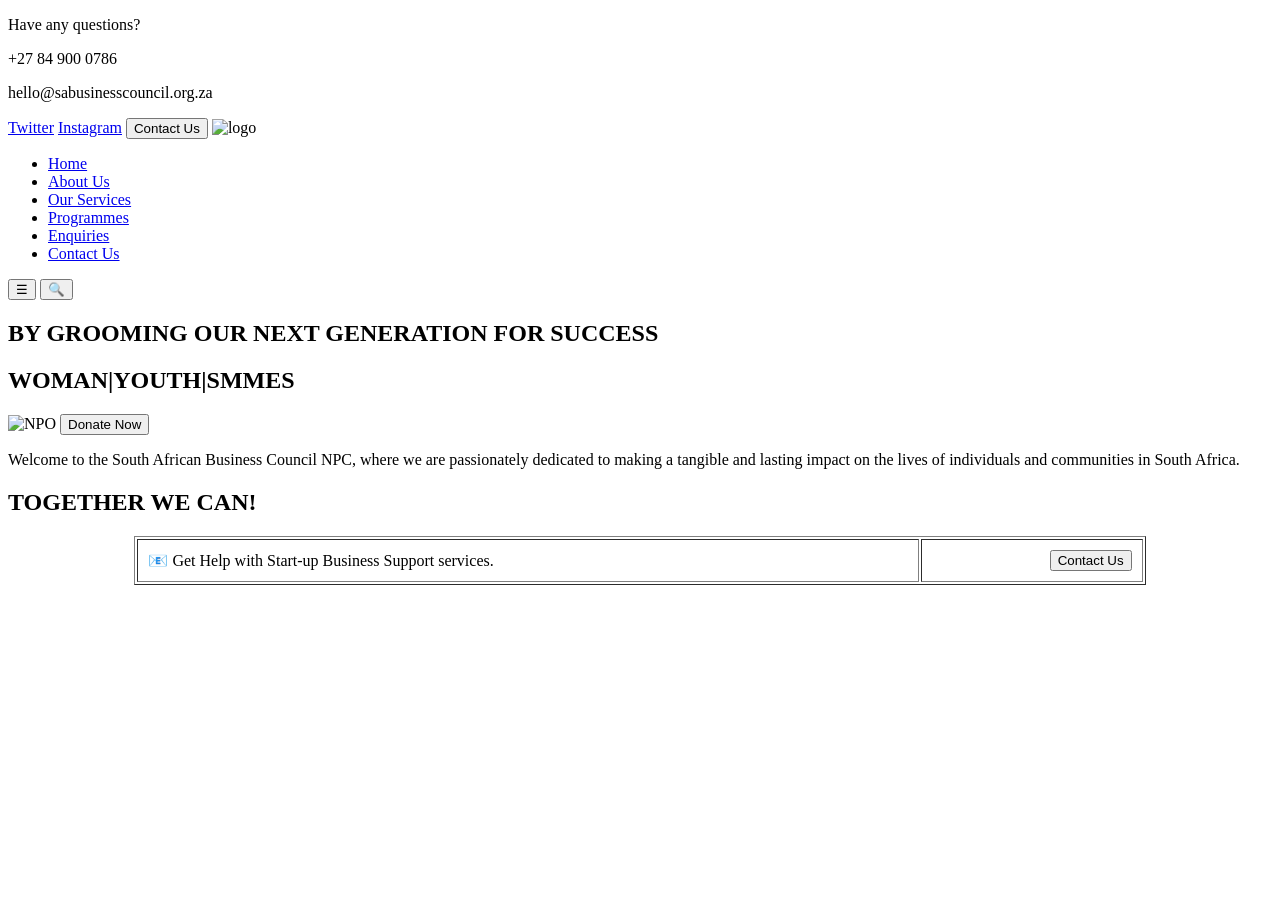
==== Index.html @ d8c3bf0b "Remove outdated HTML files and create new structure for the website, including an index page and res" ====
<!doctype html>
<html lang="en">
  <head>
    <meta charset="UTF-8" />
    <meta name="viewport" content="width=device-width, initial-scale=1.0" />
    <title>Document</title>
  </head>
  <body>
    <header>
      <nav>
        <!-- Contact information -->
        <p>Have any questions?</p>
        <p>+27 84 900 0786</p>
        <p>hello@sabusinesscouncil.org.za</p>

        <!-- Social media links -->
        <a href="https://x.com/SouthNpc?t=BWk1L19J-BqDo7NdvFCsKw&s=09"
          >Twitter</a
        >
        <a
          href="https://www.instagram.com/southafricanbusinesscouncil/?igshid=MzRlODBiNWFlZA%3D%3D"
          >Instagram</a
        >

        <!-- Contact button -->
        <button>Contact Us</button>

        <!-- Company logo -->
        <img src="logo.jpg" alt="logo" width="90" height="90" />

        <!-- Navigation menu -->
        <ul>
          <li><a href="index.html">Home</a></li>
          <li><a href="about.html">About Us</a></li>
          <li><a href="services.html">Our Services</a></li>
          <li><a href="programmes.html">Programmes</a></li>
          <li><a href="enquiry.html">Enquiries</a></li>
          <li><a href="contact.html">Contact Us</a></li>
        </ul>

        <!-- Menu icon -->
        <button>&#9776;</button>

        <!-- Search button -->
        <button>🔍</button>
      </nav>
    </header>

    <main>
      <section>
        <h1>BY GROOMING OUR NEXT GENERATION FOR SUCCESS</h1>
        <h1>WOMAN|YOUTH|SMMES</h1>
        <img src="NPO.jpg" alt="NPO" width="100%" height="500" />

        <!-- Call-to-action button -->
        <button>Donate Now</button>

        <p>
          Welcome to the South African Business Council NPC, where we are
          passionately dedicated to making a tangible and lasting impact on the
          lives of individuals and communities in South Africa.
        </p>
        <h2>TOGETHER WE CAN!</h2>

        <table width="80%" align="center" border="1" cellpadding="10">
          <tr>
            <td>📧 Get Help with Start-up Business Support services.</td>
            <td align="right">
              <button>Contact Us</button>
            </td>
          </tr>
        </table>
      </section>
    </main>
  </body>
</html>
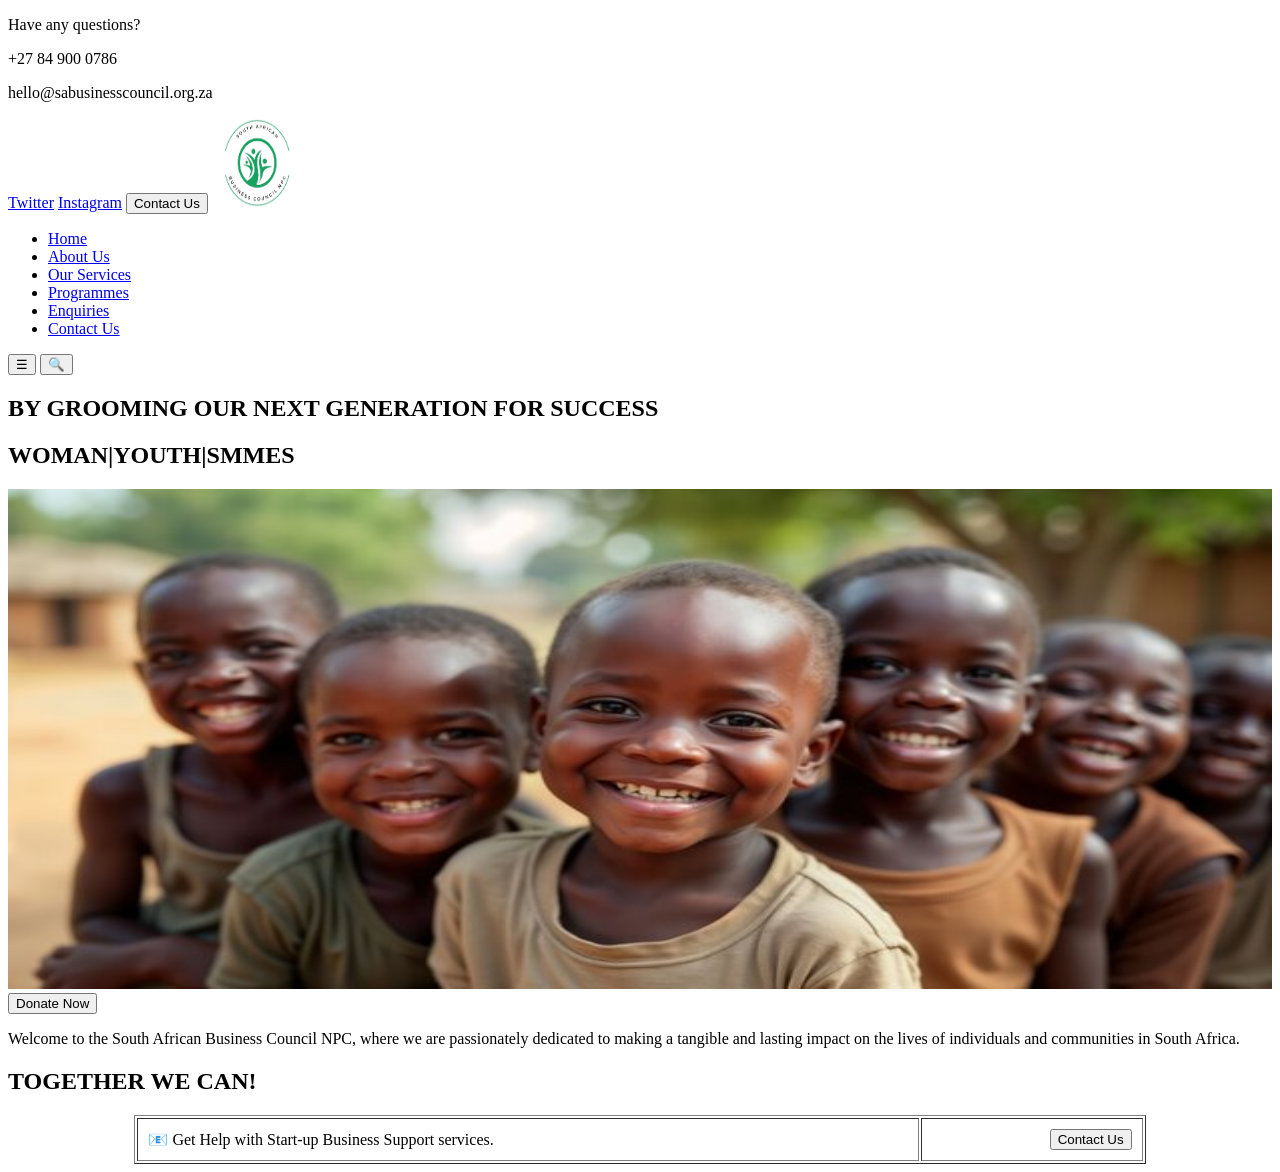
==== commit 418e3f87: "Added images to img folder and Refactor code structure for improved readability and maintainability" ====
--- a/Index.html
+++ b/Index.html
@@ -26,7 +26,7 @@
         <button>Contact Us</button>
 
         <!-- Company logo -->
-        <img src="logo.jpg" alt="logo" width="90" height="90" />
+        <img src="img/logo.jpg" alt="logo" width="90" height="90" />
 
         <!-- Navigation menu -->
         <ul>
@@ -50,7 +50,7 @@
       <section>
         <h1>BY GROOMING OUR NEXT GENERATION FOR SUCCESS</h1>
         <h1>WOMAN|YOUTH|SMMES</h1>
-        <img src="NPO.jpg" alt="NPO" width="100%" height="500" />
+        <img src="img/NPO.jpg" alt="NPO" width="100%" height="500" />
 
         <!-- Call-to-action button -->
         <button>Donate Now</button>
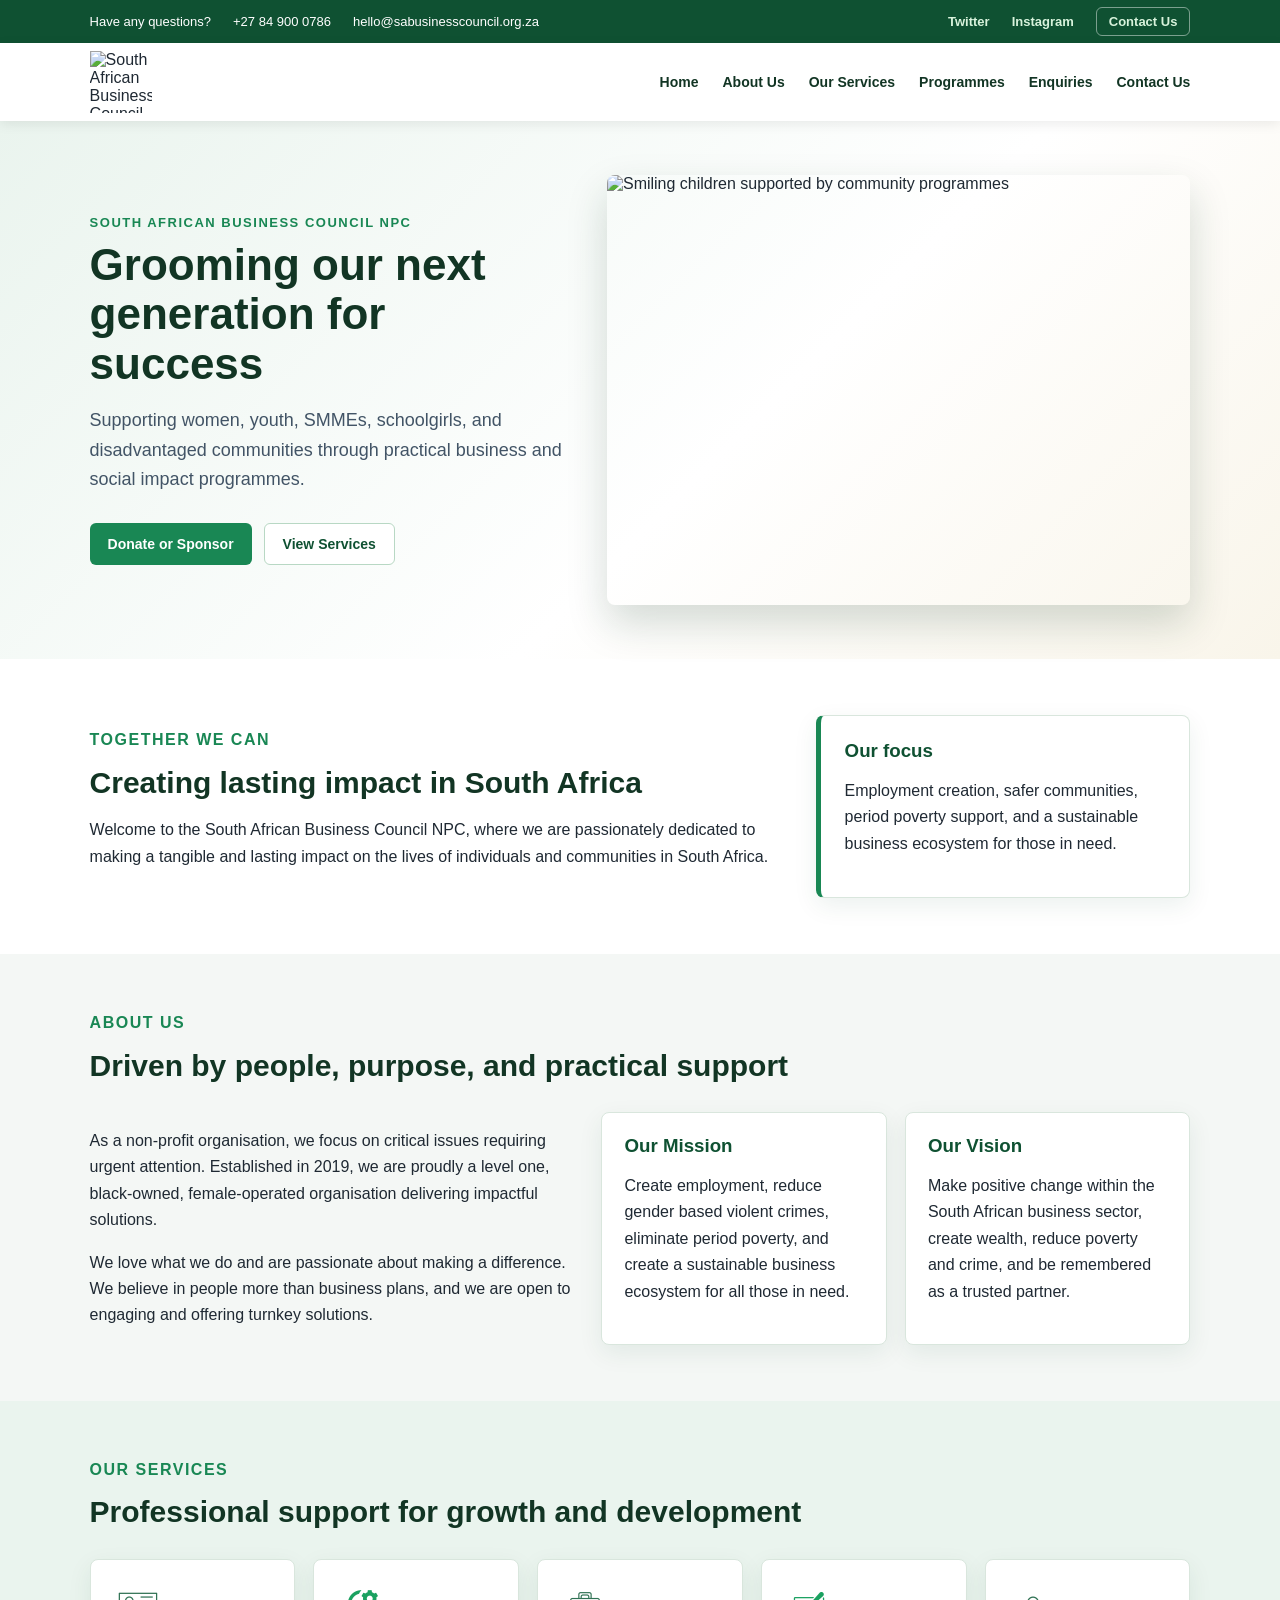
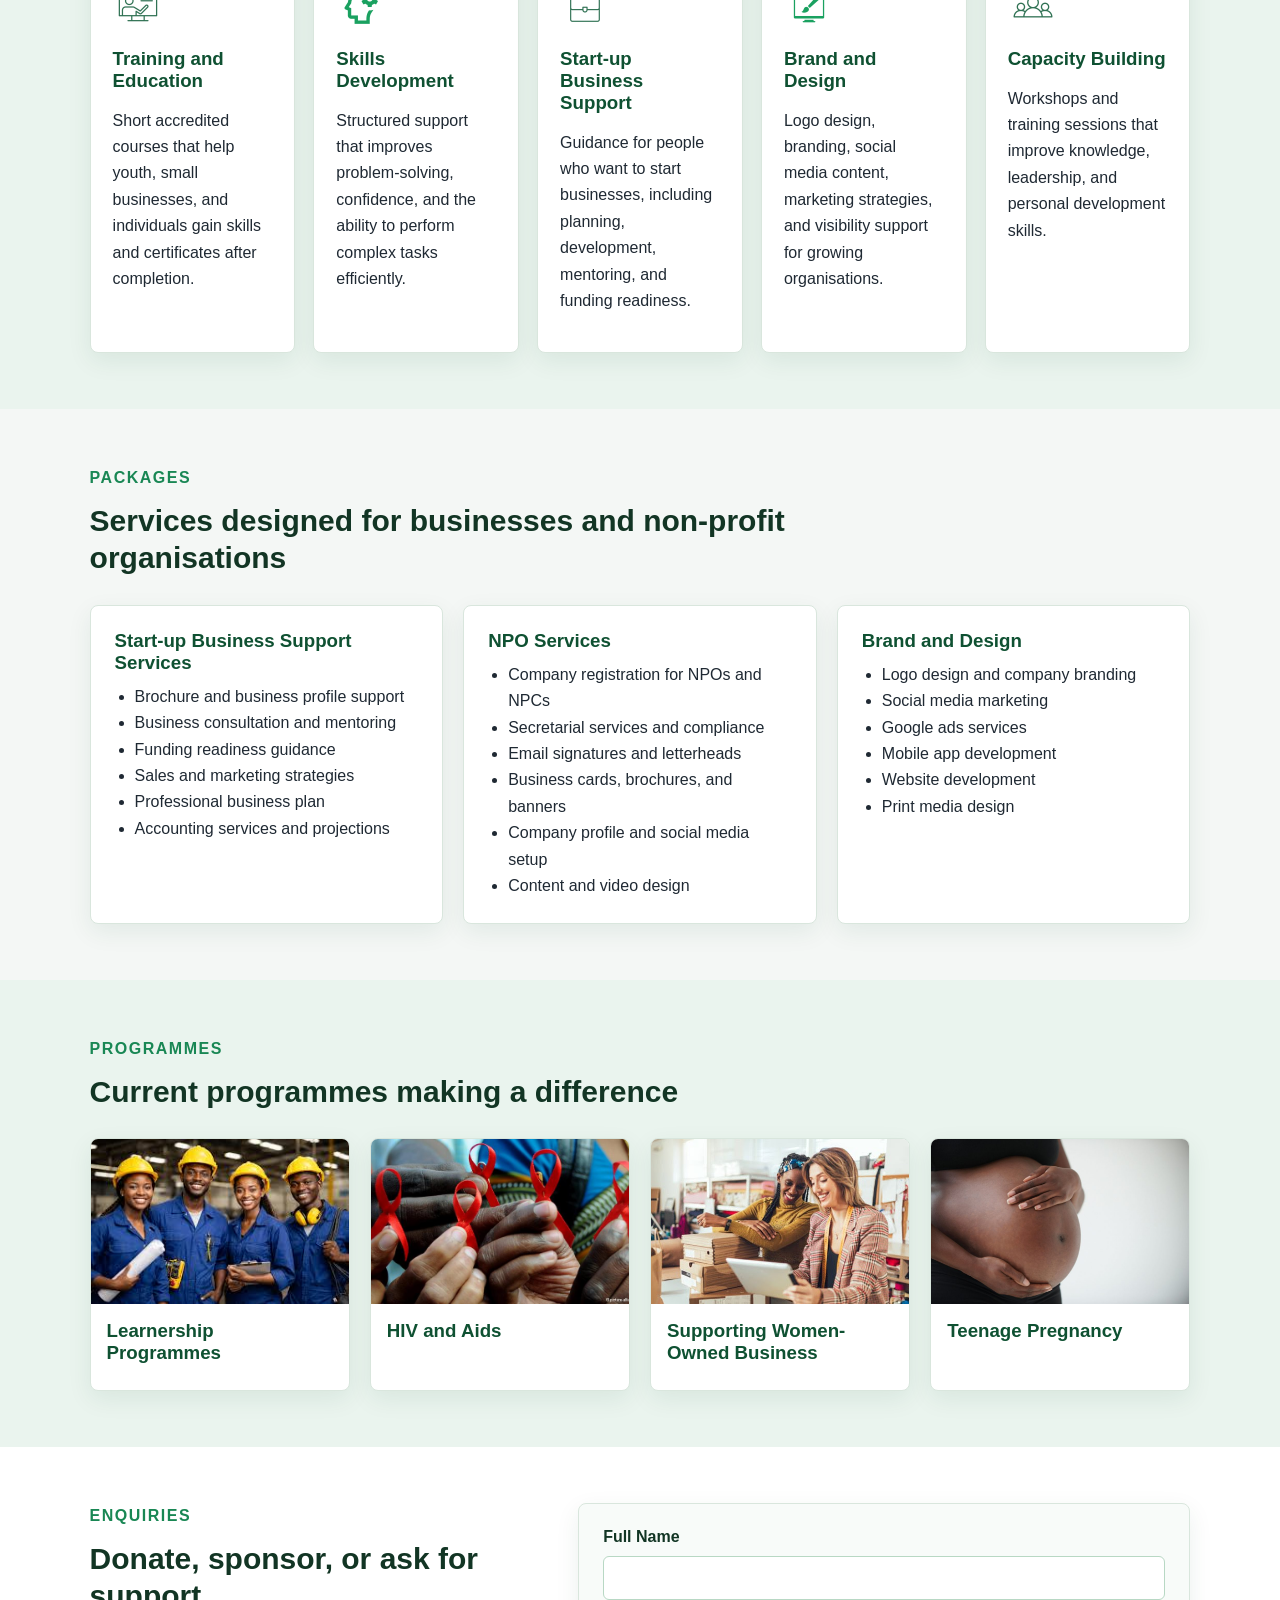
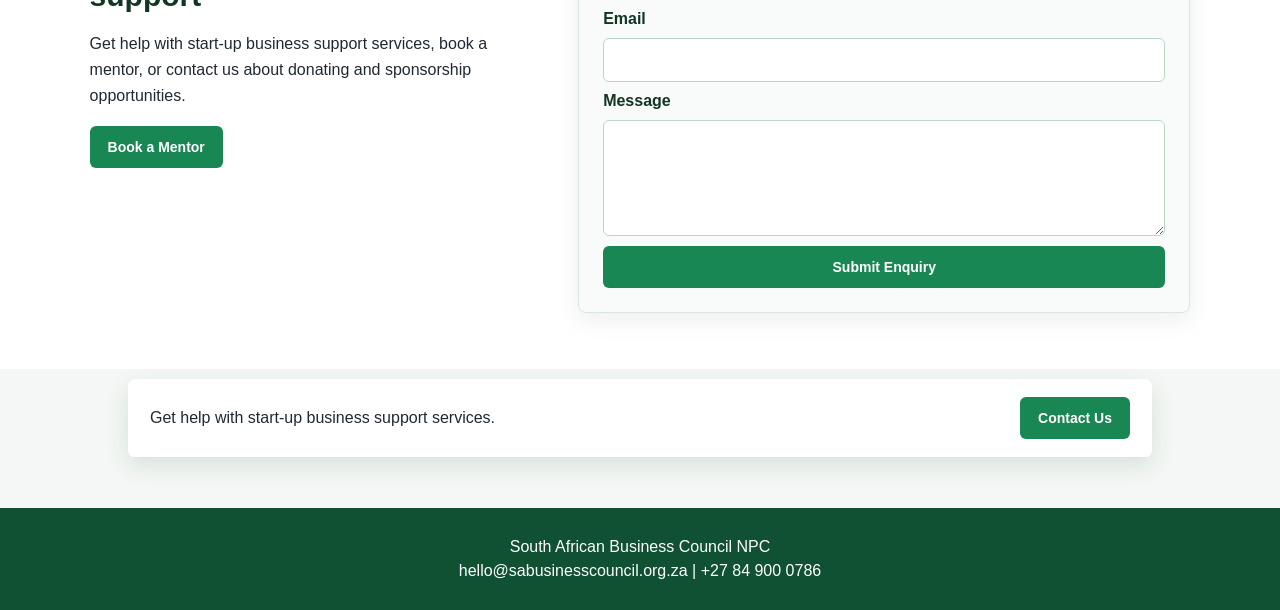
==== commit bdc1ba27: "Refactor code structure and remove redundant sections for improved readability and maintainability" ====
--- a/Index.html
+++ b/Index.html
@@ -3,74 +3,238 @@
   <head>
     <meta charset="UTF-8" />
     <meta name="viewport" content="width=device-width, initial-scale=1.0" />
-    <title>Document</title>
+    <title>South African Business Council NPC</title>
+    <link rel="stylesheet" href="css/styles.css" />
   </head>
   <body>
     <header>
-      <nav>
-        <!-- Contact information -->
-        <p>Have any questions?</p>
-        <p>+27 84 900 0786</p>
-        <p>hello@sabusinesscouncil.org.za</p>
-
-        <!-- Social media links -->
-        <a href="https://x.com/SouthNpc?t=BWk1L19J-BqDo7NdvFCsKw&s=09"
-          >Twitter</a
-        >
-        <a
-          href="https://www.instagram.com/southafricanbusinesscouncil/?igshid=MzRlODBiNWFlZA%3D%3D"
-          >Instagram</a
-        >
-
-        <!-- Contact button -->
-        <button>Contact Us</button>
-
-        <!-- Company logo -->
-        <img src="img/logo.jpg" alt="logo" width="90" height="90" />
-
-        <!-- Navigation menu -->
-        <ul>
-          <li><a href="index.html">Home</a></li>
+      <nav class="top-bar">
+        <div class="contact-details">
+          <span>Have any questions?</span>
+          <span>+27 84 900 0786</span>
+          <span>hello@sabusinesscouncil.org.za</span>
+        </div>
+
+        <div class="social-links">
+          <a href="https://x.com/SouthNpc?t=BWk1L19J-BqDo7NdvFCsKw&s=09">Twitter</a>
+          <a href="https://www.instagram.com/southafricanbusinesscouncil/?igshid=MzRlODBiNWFlZA%3D%3D">Instagram</a>
+          <a class="small-button" href="contact.html">Contact Us</a>
+        </div>
+      </nav>
+
+      <nav class="main-nav">
+        <a class="logo" href="Index.html">
+          <img src="logo.jpg" alt="South African Business Council logo" />
+        </a>
+
+        <ul class="nav-links">
+          <li><a href="Index.html">Home</a></li>
           <li><a href="about.html">About Us</a></li>
           <li><a href="services.html">Our Services</a></li>
           <li><a href="programmes.html">Programmes</a></li>
           <li><a href="enquiry.html">Enquiries</a></li>
           <li><a href="contact.html">Contact Us</a></li>
         </ul>
-
-        <!-- Menu icon -->
-        <button>&#9776;</button>
-
-        <!-- Search button -->
-        <button>🔍</button>
       </nav>
     </header>
 
     <main>
-      <section>
-        <h1>BY GROOMING OUR NEXT GENERATION FOR SUCCESS</h1>
-        <h1>WOMAN|YOUTH|SMMES</h1>
-        <img src="img/NPO.jpg" alt="NPO" width="100%" height="500" />
-
-        <!-- Call-to-action button -->
-        <button>Donate Now</button>
-
-        <p>
-          Welcome to the South African Business Council NPC, where we are
-          passionately dedicated to making a tangible and lasting impact on the
-          lives of individuals and communities in South Africa.
-        </p>
-        <h2>TOGETHER WE CAN!</h2>
-
-        <table width="80%" align="center" border="1" cellpadding="10">
-          <tr>
-            <td>📧 Get Help with Start-up Business Support services.</td>
-            <td align="right">
-              <button>Contact Us</button>
-            </td>
-          </tr>
-        </table>
-      </section>
+      <section class="hero-section">
+        <div class="hero-content">
+          <p class="eyebrow">South African Business Council NPC</p>
+          <h1>Grooming our next generation for success</h1>
+          <p class="hero-subtitle">Supporting women, youth, SMMEs, schoolgirls, and disadvantaged communities through practical business and social impact programmes.</p>
+          <div class="hero-actions">
+            <a class="btn" href="#enquiries">Donate or Sponsor</a>
+            <a class="btn secondary-btn" href="#services">View Services</a>
+          </div>
+        </div>
+        <img src="NPO.jpg" alt="Smiling children supported by community programmes" />
+      </section>
+
+      <section class="intro-section">
+        <div>
+          <p class="eyebrow">Together we can</p>
+          <h2>Creating lasting impact in South Africa</h2>
+          <p>
+            Welcome to the South African Business Council NPC, where we are passionately dedicated to making a tangible and lasting impact on the lives of individuals and communities in South Africa.
+          </p>
+        </div>
+
+        <div class="highlight-card">
+          <h3>Our focus</h3>
+          <p>Employment creation, safer communities, period poverty support, and a sustainable business ecosystem for those in need.</p>
+        </div>
+      </section>
+
+      <section id="about" class="content-section">
+        <div class="section-heading">
+          <p class="eyebrow">About us</p>
+          <h2>Driven by people, purpose, and practical support</h2>
+        </div>
+
+        <div class="two-column">
+          <div>
+            <p>
+              As a non-profit organisation, we focus on critical issues requiring urgent attention. Established in 2019, we are proudly a level one, black-owned, female-operated organisation delivering impactful solutions.
+            </p>
+            <p>
+              We love what we do and are passionate about making a difference. We believe in people more than business plans, and we are open to engaging and offering turnkey solutions.
+            </p>
+          </div>
+
+          <div class="info-grid">
+            <article>
+              <h3>Our Mission</h3>
+              <p>Create employment, reduce gender based violent crimes, eliminate period poverty, and create a sustainable business ecosystem for all those in need.</p>
+            </article>
+            <article>
+              <h3>Our Vision</h3>
+              <p>Make positive change within the South African business sector, create wealth, reduce poverty and crime, and be remembered as a trusted partner.</p>
+            </article>
+          </div>
+        </div>
+      </section>
+
+      <section id="services" class="content-section soft-bg">
+        <div class="section-heading">
+          <p class="eyebrow">Our services</p>
+          <h2>Professional support for growth and development</h2>
+        </div>
+
+        <div class="card-grid">
+          <article>
+            <img src="Training-_-Education-qcrvn1dr20ixpgein60osci3q4qtuby5jlg3bn9yhc.png" alt="Training and education icon" />
+            <h3>Training and Education</h3>
+            <p>Short accredited courses that help youth, small businesses, and individuals gain skills and certificates after completion.</p>
+          </article>
+          <article>
+            <img src="Skills-Development-qcrvn0fwv6hndufvsnm27uqn4qvgmmuf7gsludbcnk.png" alt="Skills development icon" />
+            <h3>Skills Development</h3>
+            <p>Structured support that improves problem-solving, confidence, and the ability to perform complex tasks efficiently.</p>
+          </article>
+          <article>
+            <img src="Start-ups-business-support-qcrvmzi2ocgd28h8y57fncz6jd03exqovc54d3cqts.png" alt="Start-up business support icon" />
+            <h3>Start-up Business Support</h3>
+            <p>Guidance for people who want to start businesses, including planning, development, mentoring, and funding readiness.</p>
+          </article>
+          <article>
+            <img src="Brand-and-Design-qcrvn39ffolicobsc6txxc10wwhk9q5m7ur2a7764w.png" alt="Brand and design icon" />
+            <h3>Brand and Design</h3>
+            <p>Logo design, branding, social media content, marketing strategies, and visibility support for growing organisations.</p>
+          </article>
+          <article>
+            <img src="Capacity-Building-qcrvn553tco2zw9217n72bjy3o8ap4d2w4218r4dsg.png" alt="Capacity building icon" />
+            <h3>Capacity Building</h3>
+            <p>Workshops and training sessions that improve knowledge, leadership, and personal development skills.</p>
+          </article>
+        </div>
+      </section>
+
+      <section class="content-section">
+        <div class="section-heading">
+          <p class="eyebrow">Packages</p>
+          <h2>Services designed for businesses and non-profit organisations</h2>
+        </div>
+
+        <div class="package-grid">
+          <article>
+            <h3>Start-up Business Support Services</h3>
+            <ul>
+              <li>Brochure and business profile support</li>
+              <li>Business consultation and mentoring</li>
+              <li>Funding readiness guidance</li>
+              <li>Sales and marketing strategies</li>
+              <li>Professional business plan</li>
+              <li>Accounting services and projections</li>
+            </ul>
+          </article>
+          <article>
+            <h3>NPO Services</h3>
+            <ul>
+              <li>Company registration for NPOs and NPCs</li>
+              <li>Secretarial services and compliance</li>
+              <li>Email signatures and letterheads</li>
+              <li>Business cards, brochures, and banners</li>
+              <li>Company profile and social media setup</li>
+              <li>Content and video design</li>
+            </ul>
+          </article>
+          <article>
+            <h3>Brand and Design</h3>
+            <ul>
+              <li>Logo design and company branding</li>
+              <li>Social media marketing</li>
+              <li>Google ads services</li>
+              <li>Mobile app development</li>
+              <li>Website development</li>
+              <li>Print media design</li>
+            </ul>
+          </article>
+        </div>
+      </section>
+
+      <section id="programmes" class="content-section soft-bg">
+        <div class="section-heading">
+          <p class="eyebrow">Programmes</p>
+          <h2>Current programmes making a difference</h2>
+        </div>
+
+        <div class="programme-grid">
+          <article>
+            <img src="Learnership.jpg" alt="Learnership programme" />
+            <h3>Learnership Programmes</h3>
+          </article>
+          <article>
+            <img src="hiv_aids_history.jpg" alt="HIV and Aids awareness" />
+            <h3>HIV and Aids</h3>
+          </article>
+          <article>
+            <img src="Women Owned.jpg" alt="Women-owned business support" />
+            <h3>Supporting Women-Owned Business</h3>
+          </article>
+          <article>
+            <img src="Teenage Pregnancy.jpg" alt="Teenage pregnancy awareness" />
+            <h3>Teenage Pregnancy</h3>
+          </article>
+        </div>
+      </section>
+
+      <section id="enquiries" class="content-section enquiry-section">
+        <div>
+          <p class="eyebrow">Enquiries</p>
+          <h2>Donate, sponsor, or ask for support</h2>
+          <p>
+            Get help with start-up business support services, book a mentor, or contact us about donating and sponsorship opportunities.
+          </p>
+          <a class="btn" href="contact.html">Book a Mentor</a>
+        </div>
+
+        <form class="enquiry-form">
+          <label for="name">Full Name</label>
+          <input id="name" type="text" name="name" />
+
+          <label for="email">Email</label>
+          <input id="email" type="email" name="email" />
+
+          <label for="message">Message</label>
+          <textarea id="message" name="message" rows="5"></textarea>
+
+          <button type="submit">Submit Enquiry</button>
+        </form>
+      </section>
+
+      <table class="support-table">
+        <tr>
+          <td>Get help with start-up business support services.</td>
+          <td><a class="btn" href="contact.html">Contact Us</a></td>
+        </tr>
+      </table>
     </main>
+
+    <footer>
+      <p>South African Business Council NPC</p>
+      <p>hello@sabusinesscouncil.org.za | +27 84 900 0786</p>
+    </footer>
   </body>
 </html>
--- a/css/styles.css
+++ b/css/styles.css
@@ -0,0 +1,464 @@
+* {
+  box-sizing: border-box;
+}
+
+body {
+  margin: 0;
+  font-family: Arial, Helvetica, sans-serif;
+  background-color: #f4f7f5;
+  color: #1f2933;
+}
+
+img {
+  max-width: 100%;
+  display: block;
+}
+
+a {
+  color: inherit;
+}
+
+.top-bar {
+  min-height: 38px;
+  padding: 7px 7%;
+  background-color: #0f5132;
+  color: #ffffff;
+  display: flex;
+  align-items: center;
+  justify-content: space-between;
+  gap: 20px;
+  font-size: 13px;
+}
+
+.contact-details,
+.social-links {
+  display: flex;
+  align-items: center;
+  gap: 22px;
+  flex-wrap: wrap;
+}
+
+.social-links a {
+  color: #d8f3dc;
+  text-decoration: none;
+  font-weight: 600;
+}
+
+.social-links a:hover {
+  color: #ffffff;
+  text-decoration: underline;
+}
+
+.small-button {
+  padding: 6px 12px;
+  border: 1px solid rgba(255, 255, 255, 0.45);
+  border-radius: 6px;
+}
+
+.main-nav {
+  min-height: 66px;
+  padding: 8px 7%;
+  background-color: #ffffff;
+  display: flex;
+  align-items: center;
+  justify-content: space-between;
+  gap: 30px;
+  box-shadow: 0 3px 12px rgba(0, 0, 0, 0.08);
+  position: sticky;
+  top: 0;
+  z-index: 10;
+}
+
+.logo {
+  display: flex;
+  align-items: center;
+  text-decoration: none;
+}
+
+.logo img {
+  width: 62px;
+  height: 62px;
+  object-fit: contain;
+}
+
+.nav-links {
+  list-style: none;
+  display: flex;
+  align-items: center;
+  gap: 24px;
+  margin: 0;
+  padding: 0;
+  flex-wrap: wrap;
+}
+
+.nav-links a {
+  color: #123524;
+  text-decoration: none;
+  font-size: 14px;
+  font-weight: 700;
+}
+
+.nav-links a:hover {
+  color: #198754;
+}
+
+.hero-section {
+  display: grid;
+  grid-template-columns: minmax(300px, 0.9fr) minmax(320px, 1.1fr);
+  align-items: center;
+  gap: 40px;
+  padding: 54px 7%;
+  background: linear-gradient(135deg, #eaf4ee 0%, #ffffff 58%, #f9f5ea 100%);
+}
+
+.hero-content {
+  max-width: 620px;
+}
+
+.eyebrow {
+  margin: 0 0 10px;
+  color: #198754;
+  font-size: 13px;
+  font-weight: 800;
+  text-transform: uppercase;
+  letter-spacing: 1.5px;
+}
+
+h1,
+h2,
+h3,
+p {
+  overflow-wrap: break-word;
+}
+
+h1 {
+  margin: 0;
+  color: #123524;
+  font-size: 44px;
+  line-height: 1.12;
+}
+
+.hero-subtitle {
+  margin: 18px 0 0;
+  font-size: 18px;
+  line-height: 1.65;
+  color: #425466;
+}
+
+.hero-actions {
+  display: flex;
+  gap: 12px;
+  flex-wrap: wrap;
+  margin-top: 28px;
+}
+
+.hero-section img {
+  width: 100%;
+  height: 430px;
+  object-fit: cover;
+  border-radius: 8px;
+  box-shadow: 0 18px 40px rgba(18, 53, 36, 0.18);
+}
+
+.btn,
+button {
+  display: inline-flex;
+  align-items: center;
+  justify-content: center;
+  min-height: 42px;
+  padding: 10px 18px;
+  border: 0;
+  border-radius: 6px;
+  background-color: #198754;
+  color: #ffffff;
+  font-size: 14px;
+  font-weight: 800;
+  text-decoration: none;
+  cursor: pointer;
+}
+
+.btn:hover,
+button:hover {
+  background-color: #146c43;
+}
+
+.secondary-btn {
+  background-color: #ffffff;
+  color: #0f5132;
+  border: 1px solid #b8d8c4;
+}
+
+.secondary-btn:hover {
+  background-color: #d8f3dc;
+  color: #0f5132;
+}
+
+.intro-section,
+.content-section {
+  padding: 56px 7%;
+}
+
+.intro-section {
+  display: grid;
+  grid-template-columns: 1.3fr 0.7fr;
+  gap: 30px;
+  align-items: center;
+  background-color: #ffffff;
+}
+
+.intro-section h2,
+.content-section h2 {
+  margin: 0 0 16px;
+  color: #123524;
+  font-size: 30px;
+  line-height: 1.25;
+}
+
+.intro-section p,
+.content-section p,
+li {
+  font-size: 16px;
+  line-height: 1.65;
+}
+
+.highlight-card,
+.info-grid article,
+.card-grid article,
+.package-grid article,
+.programme-grid article {
+  background-color: #ffffff;
+  border: 1px solid #d9e6dd;
+  border-radius: 8px;
+  box-shadow: 0 8px 24px rgba(15, 81, 50, 0.08);
+}
+
+.highlight-card {
+  padding: 24px;
+  border-left: 5px solid #198754;
+}
+
+.highlight-card h3,
+.info-grid h3,
+.card-grid h3,
+.package-grid h3,
+.programme-grid h3 {
+  margin: 0 0 10px;
+  color: #0f5132;
+}
+
+.section-heading {
+  max-width: 760px;
+  margin-bottom: 28px;
+}
+
+.two-column {
+  display: grid;
+  grid-template-columns: 0.9fr 1.1fr;
+  gap: 30px;
+}
+
+.info-grid {
+  display: grid;
+  grid-template-columns: repeat(2, minmax(0, 1fr));
+  gap: 18px;
+}
+
+.info-grid article {
+  padding: 22px;
+}
+
+.soft-bg {
+  background-color: #eaf4ee;
+}
+
+.card-grid {
+  display: grid;
+  grid-template-columns: repeat(5, minmax(170px, 1fr));
+  gap: 18px;
+}
+
+.card-grid article {
+  padding: 22px;
+}
+
+.card-grid img {
+  width: 50px;
+  height: 50px;
+  object-fit: contain;
+  margin-bottom: 16px;
+}
+
+.package-grid {
+  display: grid;
+  grid-template-columns: repeat(3, minmax(220px, 1fr));
+  gap: 20px;
+}
+
+.package-grid article {
+  padding: 24px;
+}
+
+.package-grid ul {
+  margin: 0;
+  padding-left: 20px;
+}
+
+.programme-grid {
+  display: grid;
+  grid-template-columns: repeat(4, minmax(180px, 1fr));
+  gap: 20px;
+}
+
+.programme-grid article {
+  overflow: hidden;
+}
+
+.programme-grid img {
+  width: 100%;
+  height: 165px;
+  object-fit: cover;
+}
+
+.programme-grid h3 {
+  padding: 16px;
+}
+
+.enquiry-section {
+  display: grid;
+  grid-template-columns: 0.85fr 1.15fr;
+  gap: 36px;
+  align-items: start;
+  background-color: #ffffff;
+}
+
+.enquiry-form {
+  display: grid;
+  gap: 10px;
+  padding: 24px;
+  background-color: #f8fbf9;
+  border: 1px solid #d9e6dd;
+  border-radius: 8px;
+  box-shadow: 0 8px 24px rgba(15, 81, 50, 0.08);
+}
+
+.enquiry-form label {
+  color: #123524;
+  font-weight: 800;
+}
+
+.enquiry-form input,
+.enquiry-form textarea {
+  width: 100%;
+  padding: 12px 14px;
+  border: 1px solid #b8d8c4;
+  border-radius: 6px;
+  font: inherit;
+}
+
+.enquiry-form input:focus,
+.enquiry-form textarea:focus {
+  outline: 3px solid #d8f3dc;
+  border-color: #198754;
+}
+
+.support-table {
+  width: 80%;
+  max-width: 1050px;
+  margin: 10px auto 50px;
+  border-collapse: collapse;
+  overflow: hidden;
+  background-color: #ffffff;
+  border-radius: 8px;
+  box-shadow: 0 8px 24px rgba(15, 81, 50, 0.12);
+}
+
+.support-table td {
+  padding: 18px 22px;
+  color: #1f2933;
+  border-bottom: 1px solid #d9e6dd;
+}
+
+.support-table td:last-child {
+  width: 180px;
+  text-align: right;
+}
+
+footer {
+  padding: 24px 7%;
+  background-color: #0f5132;
+  color: #ffffff;
+  text-align: center;
+}
+
+footer p {
+  margin: 6px 0;
+}
+
+@media (max-width: 1050px) {
+  .card-grid,
+  .programme-grid {
+    grid-template-columns: repeat(2, minmax(220px, 1fr));
+  }
+
+  .package-grid {
+    grid-template-columns: 1fr;
+  }
+}
+
+@media (max-width: 760px) {
+  .top-bar,
+  .main-nav,
+  .contact-details,
+  .social-links,
+  .nav-links {
+    align-items: flex-start;
+  }
+
+  .top-bar,
+  .main-nav {
+    flex-direction: column;
+    padding: 12px 20px;
+  }
+
+  .nav-links {
+    gap: 14px;
+  }
+
+  .hero-section,
+  .intro-section,
+  .two-column,
+  .info-grid,
+  .card-grid,
+  .programme-grid,
+  .enquiry-section {
+    grid-template-columns: 1fr;
+  }
+
+  .hero-section,
+  .intro-section,
+  .content-section {
+    padding: 34px 20px;
+  }
+
+  h1 {
+    font-size: 34px;
+  }
+
+  .hero-section img {
+    height: 310px;
+  }
+
+  .support-table {
+    width: calc(100% - 40px);
+  }
+
+  .support-table td {
+    display: block;
+    text-align: left;
+  }
+
+  .support-table td:last-child {
+    width: auto;
+    text-align: left;
+  }
+}
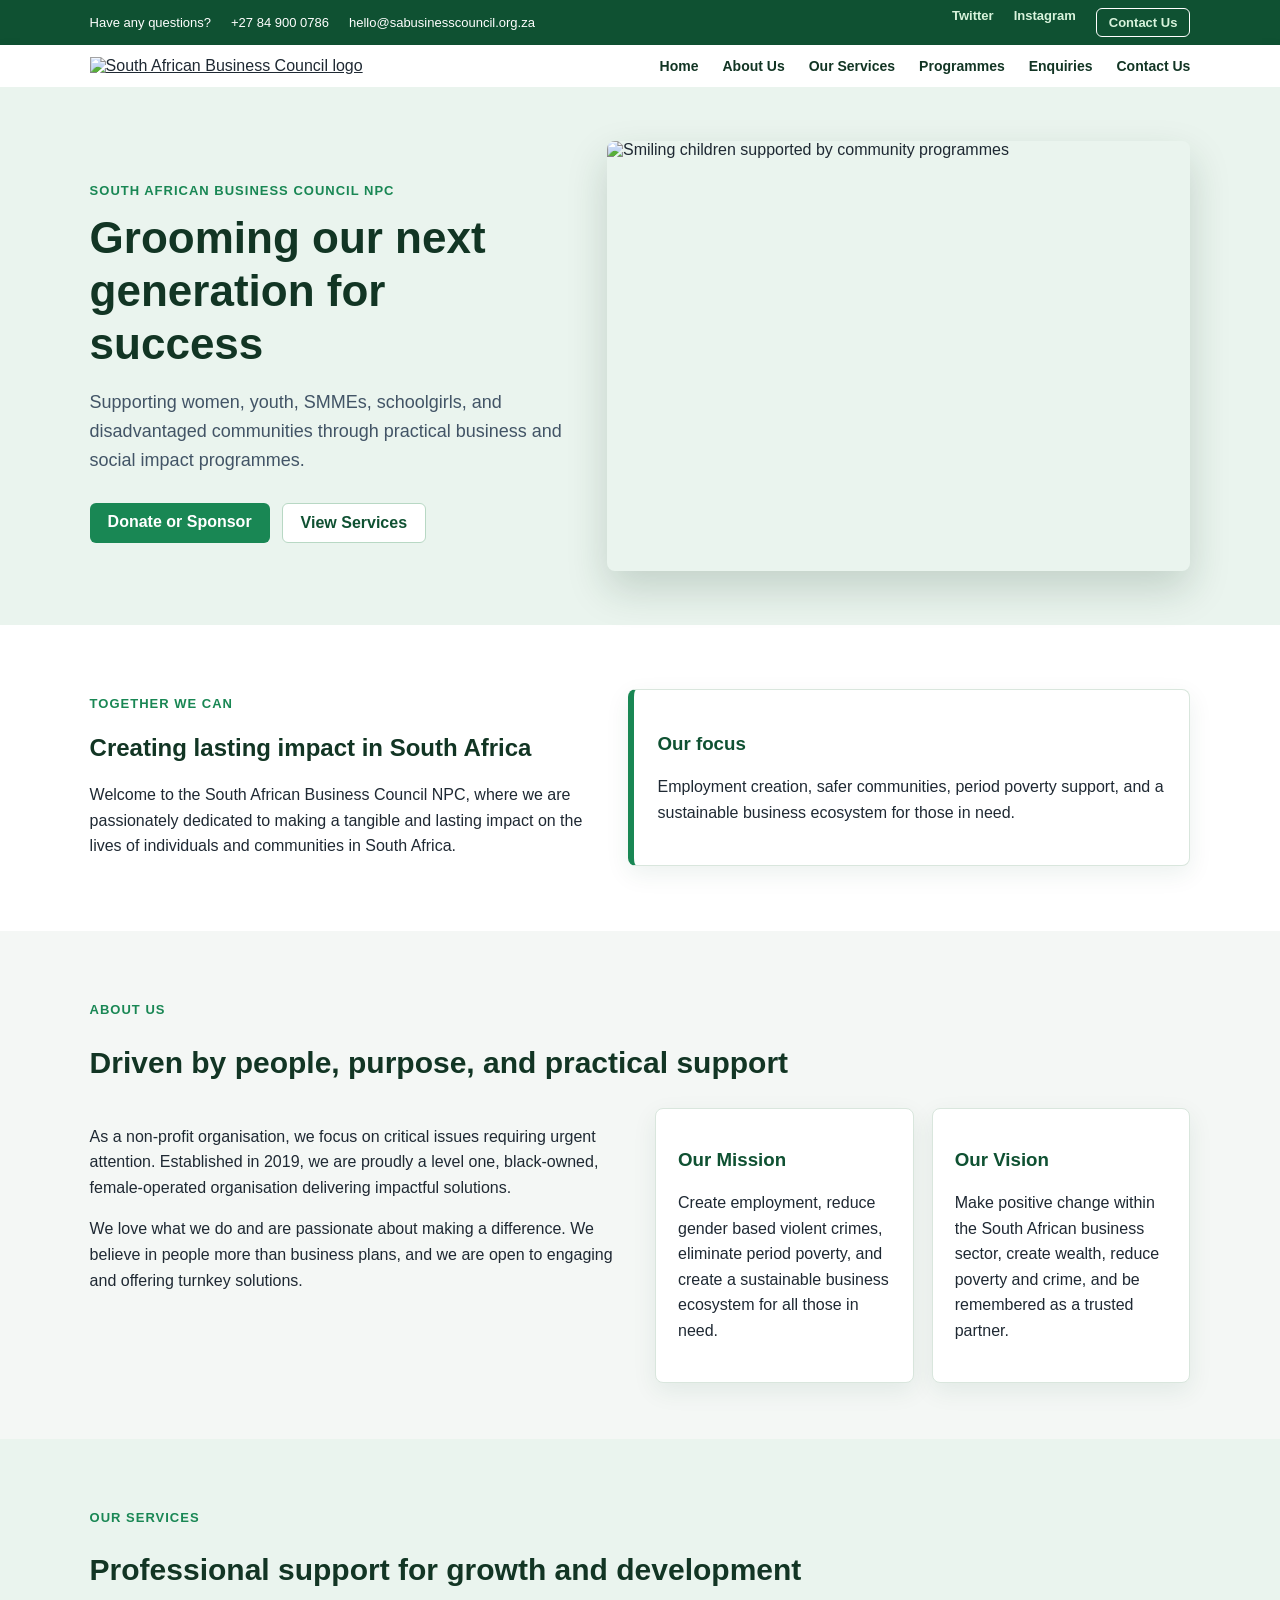
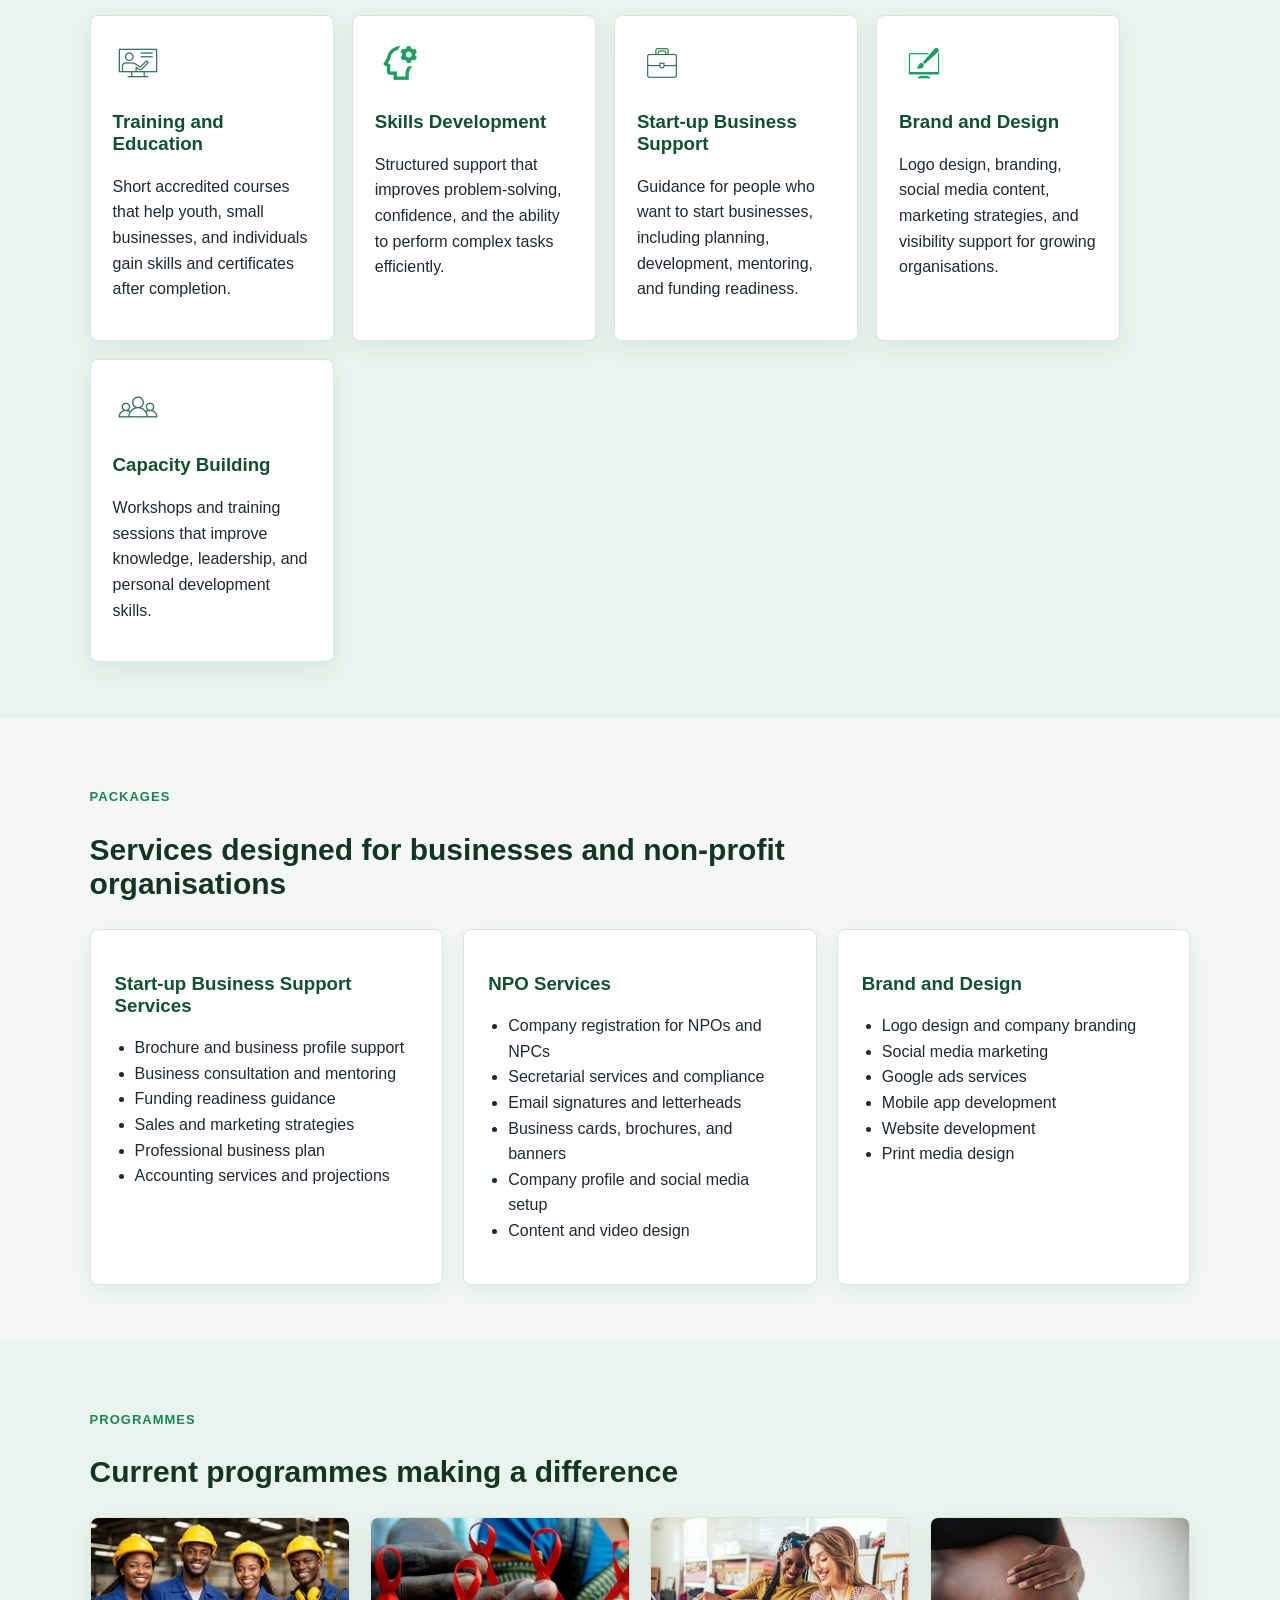
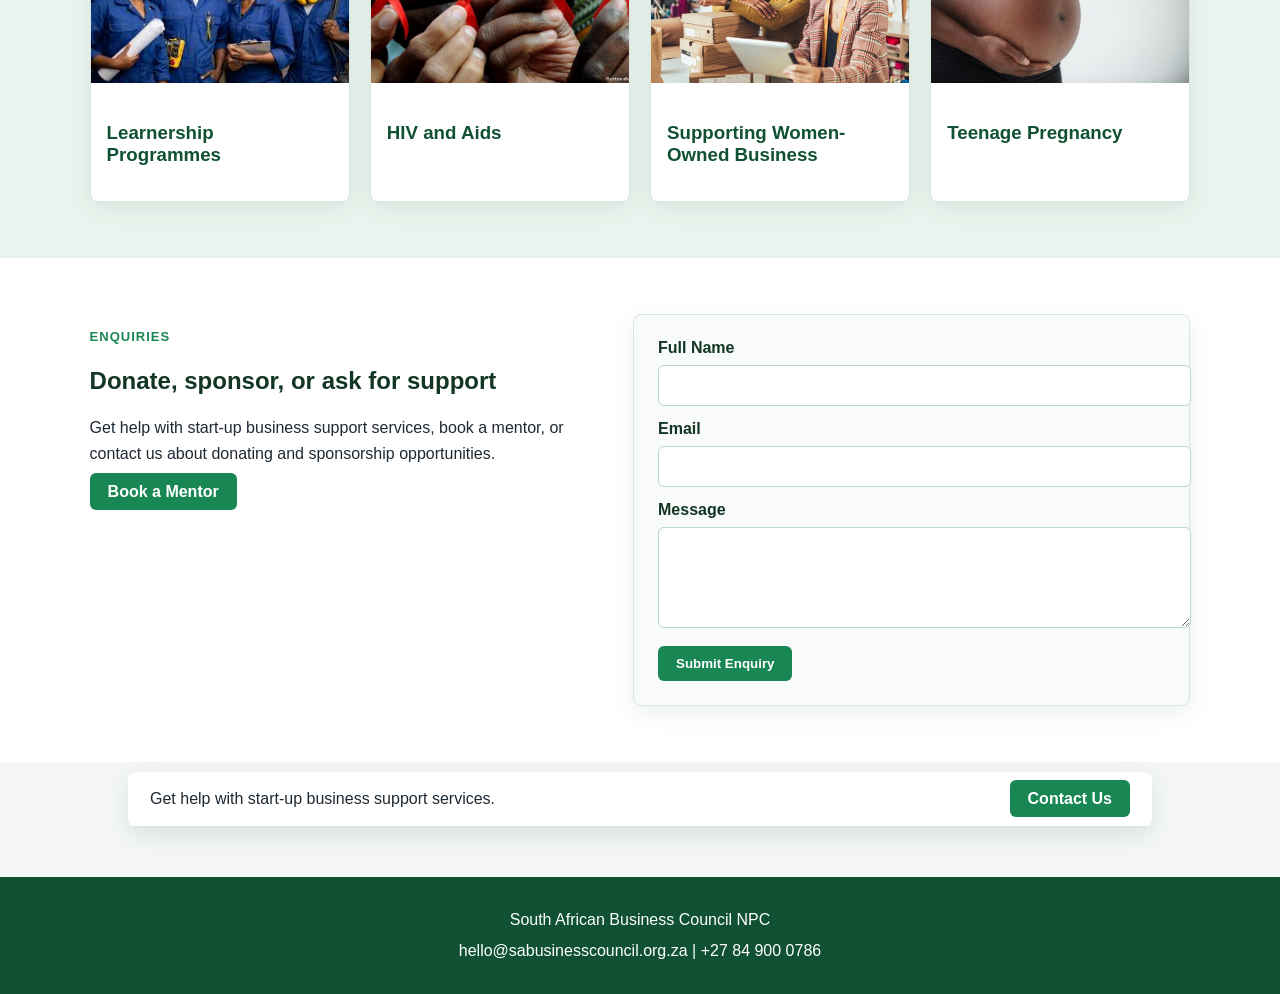
==== commit b1d35d9b: "Resolve merge conflicts" ====
--- a/Index.html
+++ b/Index.html
@@ -16,8 +16,13 @@
         </div>
 
         <div class="social-links">
-          <a href="https://x.com/SouthNpc?t=BWk1L19J-BqDo7NdvFCsKw&s=09">Twitter</a>
-          <a href="https://www.instagram.com/southafricanbusinesscouncil/?igshid=MzRlODBiNWFlZA%3D%3D">Instagram</a>
+          <a href="https://x.com/SouthNpc?t=BWk1L19J-BqDo7NdvFCsKw&s=09"
+            >Twitter</a
+          >
+          <a
+            href="https://www.instagram.com/southafricanbusinesscouncil/?igshid=MzRlODBiNWFlZA%3D%3D"
+            >Instagram</a
+          >
           <a class="small-button" href="contact.html">Contact Us</a>
         </div>
       </nav>
@@ -43,13 +48,19 @@
         <div class="hero-content">
           <p class="eyebrow">South African Business Council NPC</p>
           <h1>Grooming our next generation for success</h1>
-          <p class="hero-subtitle">Supporting women, youth, SMMEs, schoolgirls, and disadvantaged communities through practical business and social impact programmes.</p>
+          <p class="hero-subtitle">
+            Supporting women, youth, SMMEs, schoolgirls, and disadvantaged
+            communities through practical business and social impact programmes.
+          </p>
           <div class="hero-actions">
             <a class="btn" href="#enquiries">Donate or Sponsor</a>
             <a class="btn secondary-btn" href="#services">View Services</a>
           </div>
         </div>
-        <img src="NPO.jpg" alt="Smiling children supported by community programmes" />
+        <img
+          src="NPO.jpg"
+          alt="Smiling children supported by community programmes"
+        />
       </section>
 
       <section class="intro-section">
@@ -57,13 +68,18 @@
           <p class="eyebrow">Together we can</p>
           <h2>Creating lasting impact in South Africa</h2>
           <p>
-            Welcome to the South African Business Council NPC, where we are passionately dedicated to making a tangible and lasting impact on the lives of individuals and communities in South Africa.
+            Welcome to the South African Business Council NPC, where we are
+            passionately dedicated to making a tangible and lasting impact on
+            the lives of individuals and communities in South Africa.
           </p>
         </div>
 
         <div class="highlight-card">
           <h3>Our focus</h3>
-          <p>Employment creation, safer communities, period poverty support, and a sustainable business ecosystem for those in need.</p>
+          <p>
+            Employment creation, safer communities, period poverty support, and
+            a sustainable business ecosystem for those in need.
+          </p>
         </div>
       </section>
 
@@ -76,21 +92,34 @@
         <div class="two-column">
           <div>
             <p>
-              As a non-profit organisation, we focus on critical issues requiring urgent attention. Established in 2019, we are proudly a level one, black-owned, female-operated organisation delivering impactful solutions.
-            </p>
-            <p>
-              We love what we do and are passionate about making a difference. We believe in people more than business plans, and we are open to engaging and offering turnkey solutions.
+              As a non-profit organisation, we focus on critical issues
+              requiring urgent attention. Established in 2019, we are proudly a
+              level one, black-owned, female-operated organisation delivering
+              impactful solutions.
+            </p>
+            <p>
+              We love what we do and are passionate about making a difference.
+              We believe in people more than business plans, and we are open to
+              engaging and offering turnkey solutions.
             </p>
           </div>
 
           <div class="info-grid">
             <article>
               <h3>Our Mission</h3>
-              <p>Create employment, reduce gender based violent crimes, eliminate period poverty, and create a sustainable business ecosystem for all those in need.</p>
+              <p>
+                Create employment, reduce gender based violent crimes, eliminate
+                period poverty, and create a sustainable business ecosystem for
+                all those in need.
+              </p>
             </article>
             <article>
               <h3>Our Vision</h3>
-              <p>Make positive change within the South African business sector, create wealth, reduce poverty and crime, and be remembered as a trusted partner.</p>
+              <p>
+                Make positive change within the South African business sector,
+                create wealth, reduce poverty and crime, and be remembered as a
+                trusted partner.
+              </p>
             </article>
           </div>
         </div>
@@ -104,29 +133,59 @@
 
         <div class="card-grid">
           <article>
-            <img src="Training-_-Education-qcrvn1dr20ixpgein60osci3q4qtuby5jlg3bn9yhc.png" alt="Training and education icon" />
+            <img
+              src="Training-_-Education-qcrvn1dr20ixpgein60osci3q4qtuby5jlg3bn9yhc.png"
+              alt="Training and education icon"
+            />
             <h3>Training and Education</h3>
-            <p>Short accredited courses that help youth, small businesses, and individuals gain skills and certificates after completion.</p>
-          </article>
-          <article>
-            <img src="Skills-Development-qcrvn0fwv6hndufvsnm27uqn4qvgmmuf7gsludbcnk.png" alt="Skills development icon" />
+            <p>
+              Short accredited courses that help youth, small businesses, and
+              individuals gain skills and certificates after completion.
+            </p>
+          </article>
+          <article>
+            <img
+              src="Skills-Development-qcrvn0fwv6hndufvsnm27uqn4qvgmmuf7gsludbcnk.png"
+              alt="Skills development icon"
+            />
             <h3>Skills Development</h3>
-            <p>Structured support that improves problem-solving, confidence, and the ability to perform complex tasks efficiently.</p>
-          </article>
-          <article>
-            <img src="Start-ups-business-support-qcrvmzi2ocgd28h8y57fncz6jd03exqovc54d3cqts.png" alt="Start-up business support icon" />
+            <p>
+              Structured support that improves problem-solving, confidence, and
+              the ability to perform complex tasks efficiently.
+            </p>
+          </article>
+          <article>
+            <img
+              src="Start-ups-business-support-qcrvmzi2ocgd28h8y57fncz6jd03exqovc54d3cqts.png"
+              alt="Start-up business support icon"
+            />
             <h3>Start-up Business Support</h3>
-            <p>Guidance for people who want to start businesses, including planning, development, mentoring, and funding readiness.</p>
-          </article>
-          <article>
-            <img src="Brand-and-Design-qcrvn39ffolicobsc6txxc10wwhk9q5m7ur2a7764w.png" alt="Brand and design icon" />
+            <p>
+              Guidance for people who want to start businesses, including
+              planning, development, mentoring, and funding readiness.
+            </p>
+          </article>
+          <article>
+            <img
+              src="Brand-and-Design-qcrvn39ffolicobsc6txxc10wwhk9q5m7ur2a7764w.png"
+              alt="Brand and design icon"
+            />
             <h3>Brand and Design</h3>
-            <p>Logo design, branding, social media content, marketing strategies, and visibility support for growing organisations.</p>
-          </article>
-          <article>
-            <img src="Capacity-Building-qcrvn553tco2zw9217n72bjy3o8ap4d2w4218r4dsg.png" alt="Capacity building icon" />
+            <p>
+              Logo design, branding, social media content, marketing strategies,
+              and visibility support for growing organisations.
+            </p>
+          </article>
+          <article>
+            <img
+              src="Capacity-Building-qcrvn553tco2zw9217n72bjy3o8ap4d2w4218r4dsg.png"
+              alt="Capacity building icon"
+            />
             <h3>Capacity Building</h3>
-            <p>Workshops and training sessions that improve knowledge, leadership, and personal development skills.</p>
+            <p>
+              Workshops and training sessions that improve knowledge,
+              leadership, and personal development skills.
+            </p>
           </article>
         </div>
       </section>
@@ -194,7 +253,10 @@
             <h3>Supporting Women-Owned Business</h3>
           </article>
           <article>
-            <img src="Teenage Pregnancy.jpg" alt="Teenage pregnancy awareness" />
+            <img
+              src="Teenage Pregnancy.jpg"
+              alt="Teenage pregnancy awareness"
+            />
             <h3>Teenage Pregnancy</h3>
           </article>
         </div>
@@ -205,7 +267,8 @@
           <p class="eyebrow">Enquiries</p>
           <h2>Donate, sponsor, or ask for support</h2>
           <p>
-            Get help with start-up business support services, book a mentor, or contact us about donating and sponsorship opportunities.
+            Get help with start-up business support services, book a mentor, or
+            contact us about donating and sponsorship opportunities.
           </p>
           <a class="btn" href="contact.html">Book a Mentor</a>
         </div>
--- a/css/styles.css
+++ b/css/styles.css
@@ -1,7 +1,6 @@
-* {
-  box-sizing: border-box;
-}
-
+/* Main website styling */
+
+/* General page style */
 body {
   margin: 0;
   font-family: Arial, Helvetica, sans-serif;
@@ -11,80 +10,70 @@
 
 img {
   max-width: 100%;
-  display: block;
 }
 
 a {
   color: inherit;
 }
 
+/* Top contact bar */
 .top-bar {
-  min-height: 38px;
-  padding: 7px 7%;
   background-color: #0f5132;
-  color: #ffffff;
-  display: flex;
+  color: white;
+  padding: 8px 7%;
+  display: flex;
+  justify-content: space-between;
   align-items: center;
-  justify-content: space-between;
+  font-size: 13px;
+}
+
+.contact-details {
+  display: flex;
   gap: 20px;
-  font-size: 13px;
-}
-
-.contact-details,
+  flex-wrap: wrap;
+}
+
 .social-links {
   display: flex;
-  align-items: center;
-  gap: 22px;
+  gap: 20px;
   flex-wrap: wrap;
 }
 
 .social-links a {
   color: #d8f3dc;
   text-decoration: none;
-  font-weight: 600;
+  font-weight: bold;
 }
 
 .social-links a:hover {
-  color: #ffffff;
+  color: white;
   text-decoration: underline;
 }
 
 .small-button {
+  border: 1px solid white;
+  border-radius: 6px;
   padding: 6px 12px;
-  border: 1px solid rgba(255, 255, 255, 0.45);
-  border-radius: 6px;
-}
-
+}
+
+/* Main navigation bar */
 .main-nav {
-  min-height: 66px;
+  background-color: white;
   padding: 8px 7%;
-  background-color: #ffffff;
-  display: flex;
+  display: flex;
+  justify-content: space-between;
   align-items: center;
-  justify-content: space-between;
-  gap: 30px;
   box-shadow: 0 3px 12px rgba(0, 0, 0, 0.08);
-  position: sticky;
-  top: 0;
-  z-index: 10;
-}
-
-.logo {
-  display: flex;
-  align-items: center;
-  text-decoration: none;
 }
 
 .logo img {
   width: 62px;
   height: 62px;
-  object-fit: contain;
 }
 
 .nav-links {
   list-style: none;
   display: flex;
-  align-items: center;
   gap: 24px;
   margin: 0;
   padding: 0;
@@ -95,54 +84,66 @@
   color: #123524;
   text-decoration: none;
   font-size: 14px;
-  font-weight: 700;
+  font-weight: bold;
 }
 
 .nav-links a:hover {
   color: #198754;
 }
 
+/* Hero section */
 .hero-section {
-  display: grid;
-  grid-template-columns: minmax(300px, 0.9fr) minmax(320px, 1.1fr);
+  background-color: #eaf4ee;
+  padding: 54px 7%;
+  display: flex;
   align-items: center;
   gap: 40px;
-  padding: 54px 7%;
-  background: linear-gradient(135deg, #eaf4ee 0%, #ffffff 58%, #f9f5ea 100%);
 }
 
 .hero-content {
-  max-width: 620px;
+  width: 45%;
+}
+
+.hero-section img {
+  width: 55%;
+  height: 430px;
+  object-fit: cover;
+  border-radius: 8px;
+  box-shadow: 0 18px 40px rgba(18, 53, 36, 0.18);
 }
 
 .eyebrow {
-  margin: 0 0 10px;
   color: #198754;
   font-size: 13px;
-  font-weight: 800;
+  font-weight: bold;
   text-transform: uppercase;
-  letter-spacing: 1.5px;
-}
-
-h1,
-h2,
-h3,
-p {
-  overflow-wrap: break-word;
+  letter-spacing: 1px;
+  margin-bottom: 10px;
 }
 
 h1 {
   margin: 0;
   color: #123524;
   font-size: 44px;
-  line-height: 1.12;
+  line-height: 1.2;
+}
+
+h2 {
+  color: #123524;
+}
+
+h3 {
+  color: #0f5132;
+}
+
+p,
+li {
+  line-height: 1.6;
 }
 
 .hero-subtitle {
-  margin: 18px 0 0;
+  color: #425466;
   font-size: 18px;
-  line-height: 1.65;
-  color: #425466;
 }
 
 .hero-actions {
@@ -152,28 +153,16 @@
   margin-top: 28px;
 }
 
-.hero-section img {
-  width: 100%;
-  height: 430px;
-  object-fit: cover;
-  border-radius: 8px;
-  box-shadow: 0 18px 40px rgba(18, 53, 36, 0.18);
-}
-
+/* Buttons */
 .btn,
 button {
-  display: inline-flex;
-  align-items: center;
-  justify-content: center;
-  min-height: 42px;
+  background-color: #198754;
+  color: white;
   padding: 10px 18px;
-  border: 0;
+  border: none;
   border-radius: 6px;
-  background-color: #198754;
-  color: #ffffff;
-  font-size: 14px;
-  font-weight: 800;
   text-decoration: none;
+  font-weight: bold;
   cursor: pointer;
 }
 
@@ -183,7 +172,7 @@
 }
 
 .secondary-btn {
-  background-color: #ffffff;
+  background-color: white;
   color: #0f5132;
   border: 1px solid #b8d8c4;
 }
@@ -193,57 +182,35 @@
   color: #0f5132;
 }
 
-.intro-section,
+/* Intro section */
+.intro-section {
+  background-color: white;
+  padding: 56px 7%;
+  display: flex;
+  gap: 30px;
+  align-items: center;
+}
+
+.intro-section div {
+  width: 50%;
+}
+
+.highlight-card {
+  background-color: white;
+  border: 1px solid #d9e6dd;
+  border-left: 6px solid #198754;
+  border-radius: 8px;
+  padding: 24px;
+  box-shadow: 0 8px 24px rgba(15, 81, 50, 0.08);
+}
+
+/* General content sections */
 .content-section {
   padding: 56px 7%;
 }
 
-.intro-section {
-  display: grid;
-  grid-template-columns: 1.3fr 0.7fr;
-  gap: 30px;
-  align-items: center;
-  background-color: #ffffff;
-}
-
-.intro-section h2,
-.content-section h2 {
-  margin: 0 0 16px;
-  color: #123524;
-  font-size: 30px;
-  line-height: 1.25;
-}
-
-.intro-section p,
-.content-section p,
-li {
-  font-size: 16px;
-  line-height: 1.65;
-}
-
-.highlight-card,
-.info-grid article,
-.card-grid article,
-.package-grid article,
-.programme-grid article {
-  background-color: #ffffff;
-  border: 1px solid #d9e6dd;
-  border-radius: 8px;
-  box-shadow: 0 8px 24px rgba(15, 81, 50, 0.08);
-}
-
-.highlight-card {
-  padding: 24px;
-  border-left: 5px solid #198754;
-}
-
-.highlight-card h3,
-.info-grid h3,
-.card-grid h3,
-.package-grid h3,
-.programme-grid h3 {
-  margin: 0 0 10px;
-  color: #0f5132;
+.soft-bg {
+  background-color: #eaf4ee;
 }
 
 .section-heading {
@@ -251,66 +218,89 @@
   margin-bottom: 28px;
 }
 
+.section-heading h2 {
+  font-size: 30px;
+}
+
+/* About section on the homepage */
 .two-column {
-  display: grid;
-  grid-template-columns: 0.9fr 1.1fr;
+  display: flex;
   gap: 30px;
 }
 
+.two-column > div {
+  width: 50%;
+}
+
 .info-grid {
-  display: grid;
-  grid-template-columns: repeat(2, minmax(0, 1fr));
+  display: flex;
   gap: 18px;
 }
 
 .info-grid article {
+  width: 50%;
+  background-color: white;
+  border: 1px solid #d9e6dd;
+  border-radius: 8px;
   padding: 22px;
-}
-
-.soft-bg {
-  background-color: #eaf4ee;
-}
-
+  box-shadow: 0 8px 24px rgba(15, 81, 50, 0.08);
+}
+
+/* Services cards */
 .card-grid {
-  display: grid;
-  grid-template-columns: repeat(5, minmax(170px, 1fr));
+  display: flex;
   gap: 18px;
+  flex-wrap: wrap;
 }
 
 .card-grid article {
+  width: 18%;
+  min-width: 180px;
+  background-color: white;
+  border: 1px solid #d9e6dd;
+  border-radius: 8px;
   padding: 22px;
+  box-shadow: 0 8px 24px rgba(15, 81, 50, 0.08);
 }
 
 .card-grid img {
   width: 50px;
   height: 50px;
   object-fit: contain;
-  margin-bottom: 16px;
-}
-
+}
+
+/* Package cards */
 .package-grid {
-  display: grid;
-  grid-template-columns: repeat(3, minmax(220px, 1fr));
+  display: flex;
   gap: 20px;
 }
 
 .package-grid article {
+  width: 33.3%;
+  background-color: white;
+  border: 1px solid #d9e6dd;
+  border-radius: 8px;
   padding: 24px;
+  box-shadow: 0 8px 24px rgba(15, 81, 50, 0.08);
 }
 
 .package-grid ul {
-  margin: 0;
   padding-left: 20px;
 }
 
+/* Programme cards */
 .programme-grid {
-  display: grid;
-  grid-template-columns: repeat(4, minmax(180px, 1fr));
+  display: flex;
   gap: 20px;
 }
 
 .programme-grid article {
+  width: 25%;
+  background-color: white;
+  border: 1px solid #d9e6dd;
+  border-radius: 8px;
   overflow: hidden;
+  box-shadow: 0 8px 24px rgba(15, 81, 50, 0.08);
 }
 
 .programme-grid img {
@@ -323,121 +313,109 @@
   padding: 16px;
 }
 
+/* Enquiry section */
 .enquiry-section {
-  display: grid;
-  grid-template-columns: 0.85fr 1.15fr;
+  background-color: white;
+  display: flex;
   gap: 36px;
-  align-items: start;
-  background-color: #ffffff;
-}
-
+}
+
+.enquiry-section > div,
 .enquiry-form {
-  display: grid;
-  gap: 10px;
+  width: 50%;
+}
+
+.enquiry-form {
+  background-color: #f8fbf9;
+  border: 1px solid #d9e6dd;
+  border-radius: 8px;
   padding: 24px;
-  background-color: #f8fbf9;
-  border: 1px solid #d9e6dd;
-  border-radius: 8px;
   box-shadow: 0 8px 24px rgba(15, 81, 50, 0.08);
 }
 
 .enquiry-form label {
   color: #123524;
-  font-weight: 800;
+  font-weight: bold;
 }
 
 .enquiry-form input,
 .enquiry-form textarea {
   width: 100%;
-  padding: 12px 14px;
+  padding: 12px;
+  margin: 8px 0 14px;
   border: 1px solid #b8d8c4;
   border-radius: 6px;
-  font: inherit;
-}
-
-.enquiry-form input:focus,
-.enquiry-form textarea:focus {
-  outline: 3px solid #d8f3dc;
-  border-color: #198754;
-}
-
+  font-family: Arial, Helvetica, sans-serif;
+}
+
+/* Bottom support table */
 .support-table {
   width: 80%;
   max-width: 1050px;
   margin: 10px auto 50px;
   border-collapse: collapse;
+  background-color: white;
+  border-radius: 8px;
   overflow: hidden;
-  background-color: #ffffff;
-  border-radius: 8px;
   box-shadow: 0 8px 24px rgba(15, 81, 50, 0.12);
 }
 
 .support-table td {
   padding: 18px 22px;
-  color: #1f2933;
   border-bottom: 1px solid #d9e6dd;
 }
 
 .support-table td:last-child {
-  width: 180px;
   text-align: right;
 }
 
+/* Footer */
 footer {
+  background-color: #0f5132;
+  color: white;
+  text-align: center;
   padding: 24px 7%;
-  background-color: #0f5132;
-  color: #ffffff;
-  text-align: center;
 }
 
 footer p {
-  margin: 6px 0;
-}
-
-@media (max-width: 1050px) {
-  .card-grid,
-  .programme-grid {
-    grid-template-columns: repeat(2, minmax(220px, 1fr));
-  }
-
-  .package-grid {
-    grid-template-columns: 1fr;
-  }
-}
-
-@media (max-width: 760px) {
+  margin: 6px;
+}
+
+/* Responsive design for smaller screens */
+@media (max-width: 800px) {
   .top-bar,
   .main-nav,
-  .contact-details,
-  .social-links,
-  .nav-links {
-    align-items: flex-start;
-  }
-
-  .top-bar,
-  .main-nav {
-    flex-direction: column;
-    padding: 12px 20px;
-  }
-
-  .nav-links {
-    gap: 14px;
-  }
-
   .hero-section,
   .intro-section,
   .two-column,
   .info-grid,
-  .card-grid,
+  .package-grid,
   .programme-grid,
   .enquiry-section {
-    grid-template-columns: 1fr;
-  }
-
+    flex-direction: column;
+    align-items: flex-start;
+  }
+
+  .hero-content,
+  .hero-section img,
+  .intro-section div,
+  .two-column > div,
+  .info-grid article,
+  .card-grid article,
+  .package-grid article,
+  .programme-grid article,
+  .enquiry-section > div,
+  .enquiry-form {
+    width: 100%;
+  }
+
+  .top-bar,
+  .main-nav,
   .hero-section,
   .intro-section,
   .content-section {
-    padding: 34px 20px;
+    padding-left: 20px;
+    padding-right: 20px;
   }
 
   h1 {
@@ -449,7 +427,7 @@
   }
 
   .support-table {
-    width: calc(100% - 40px);
+    width: 90%;
   }
 
   .support-table td {
@@ -458,7 +436,6 @@
   }
 
   .support-table td:last-child {
-    width: auto;
     text-align: left;
   }
 }
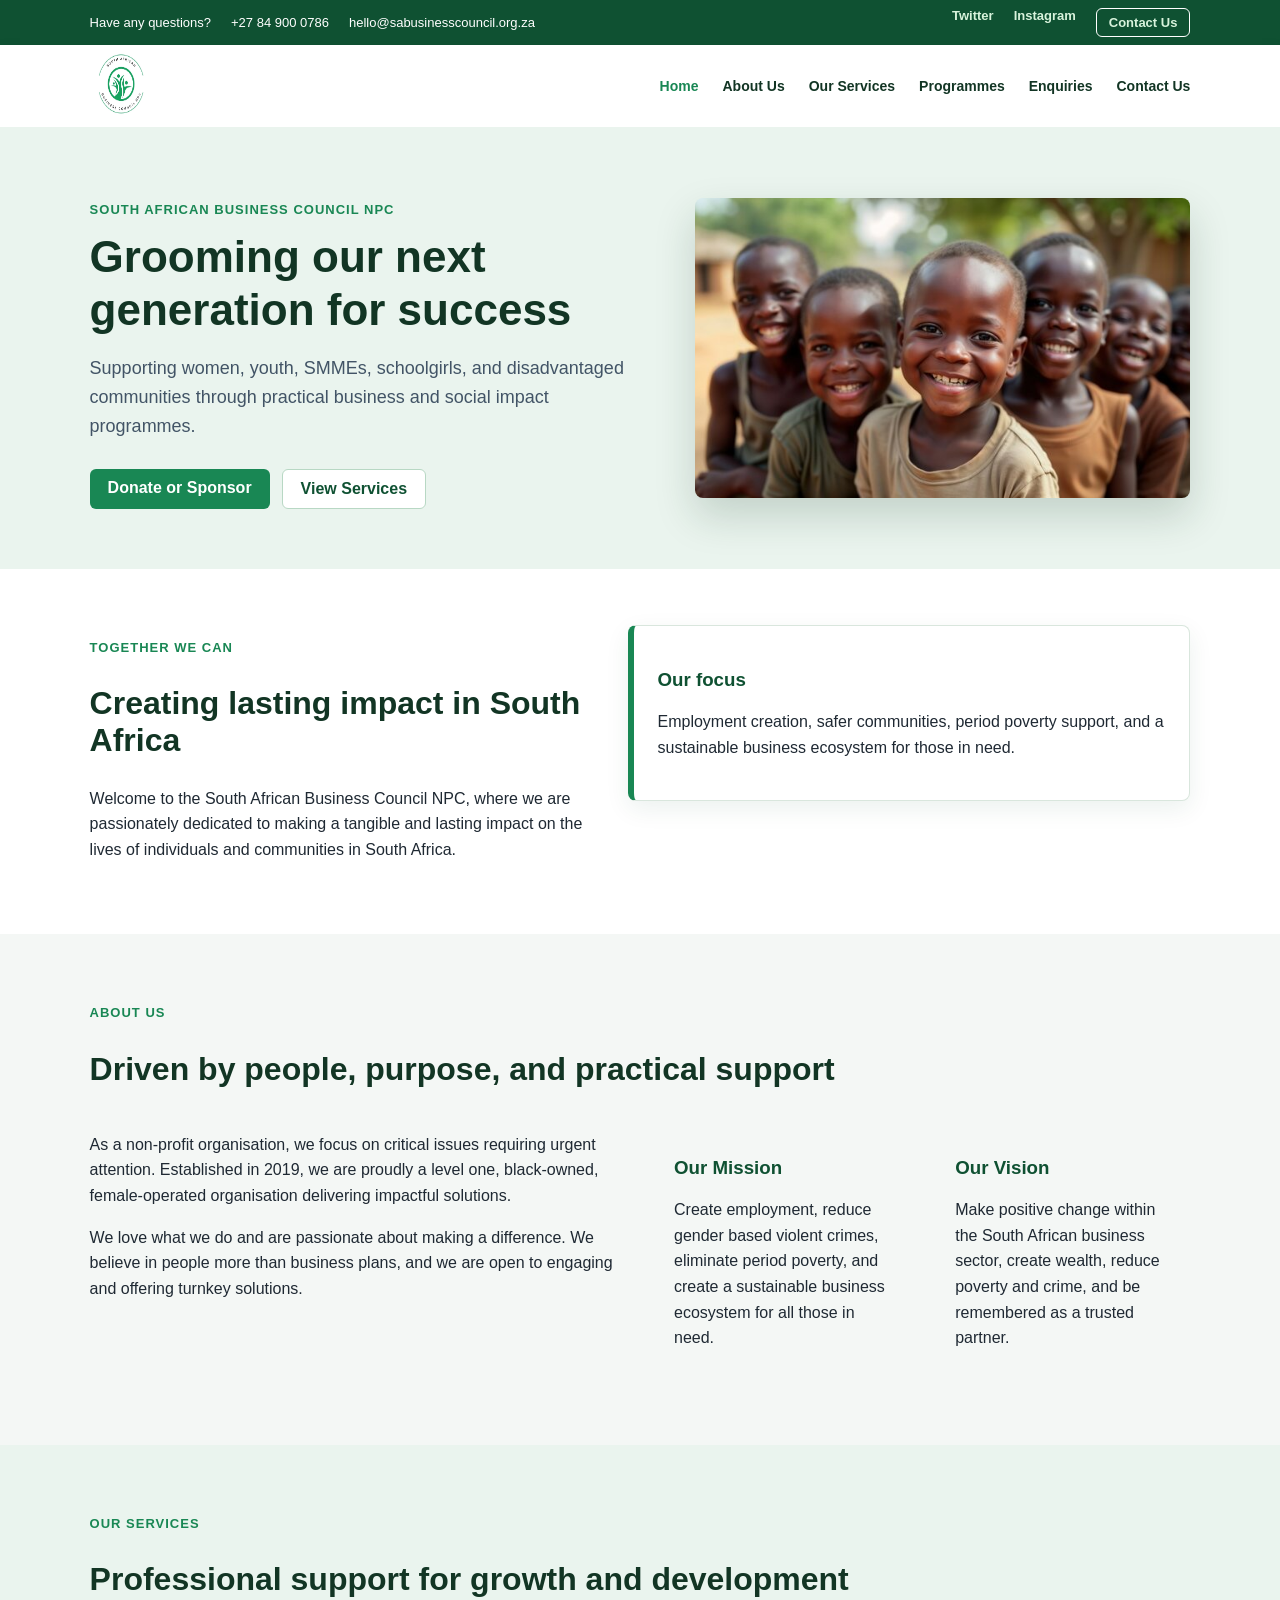
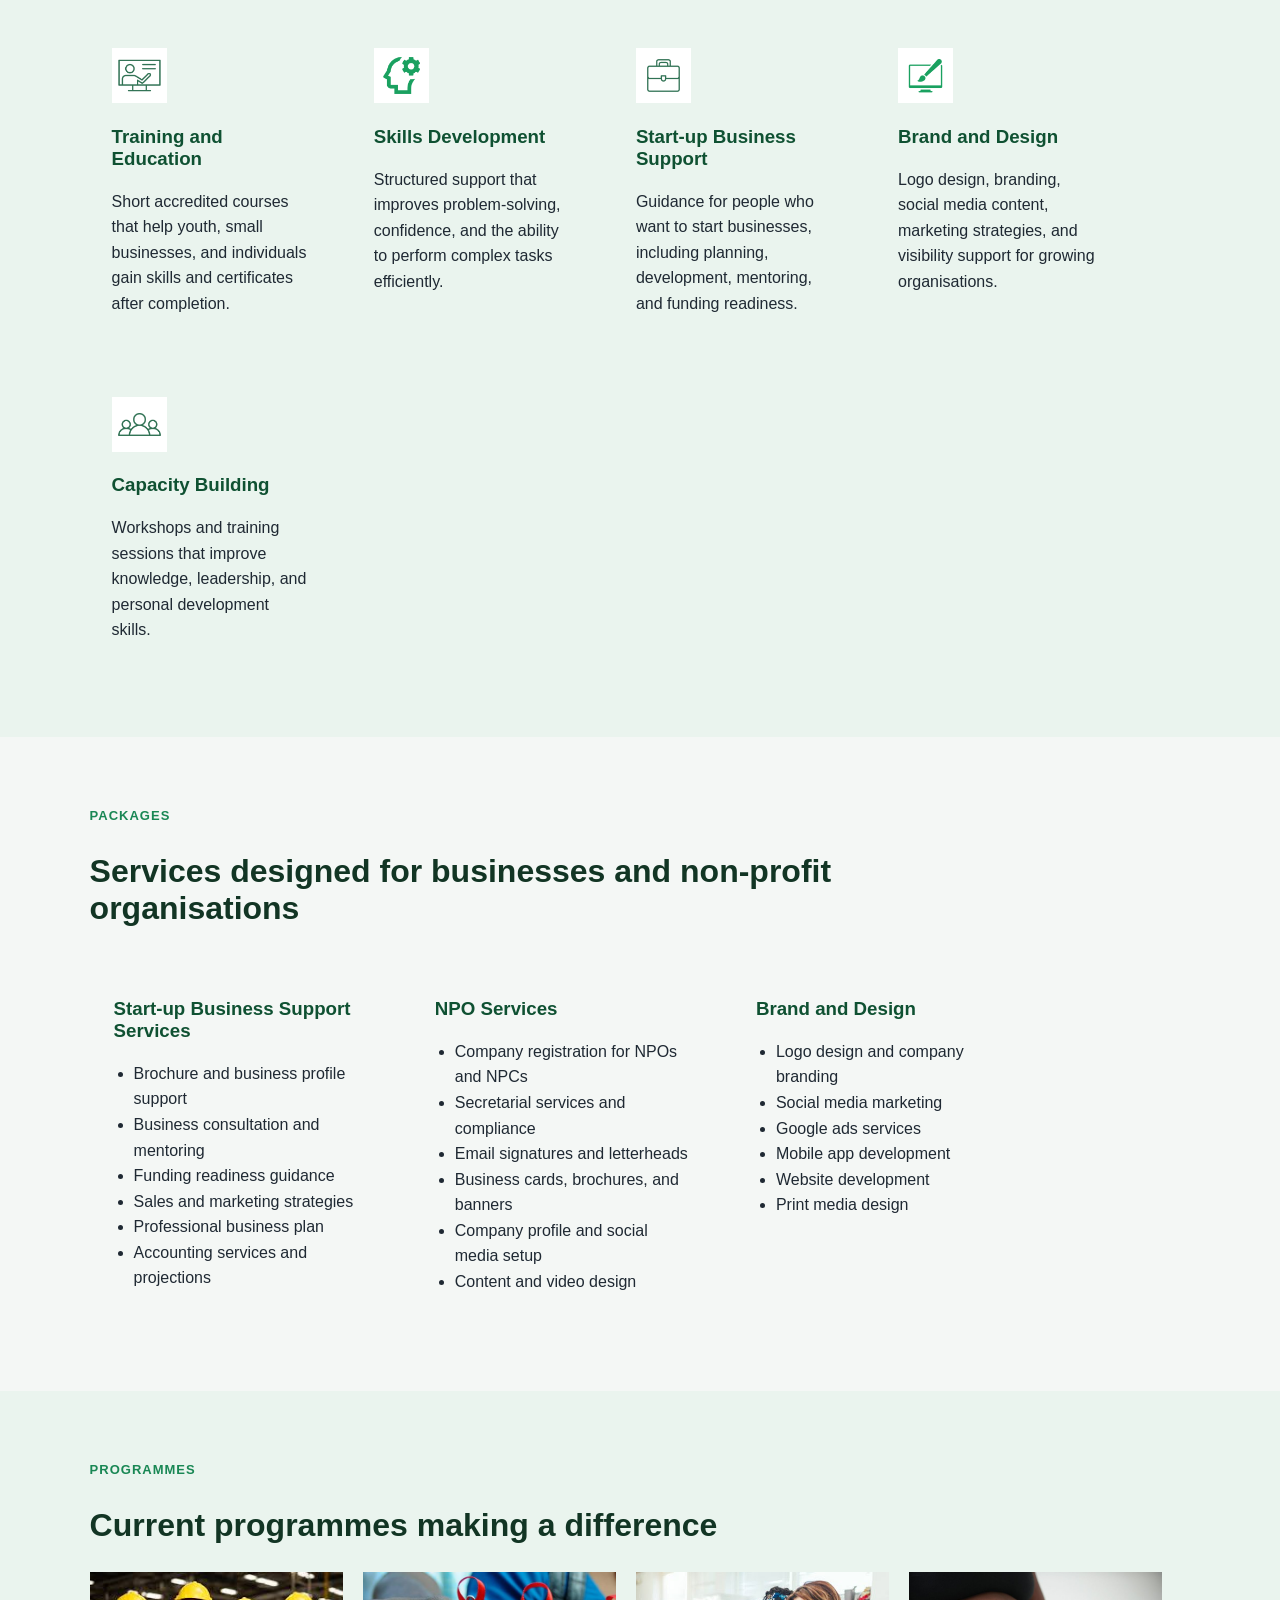
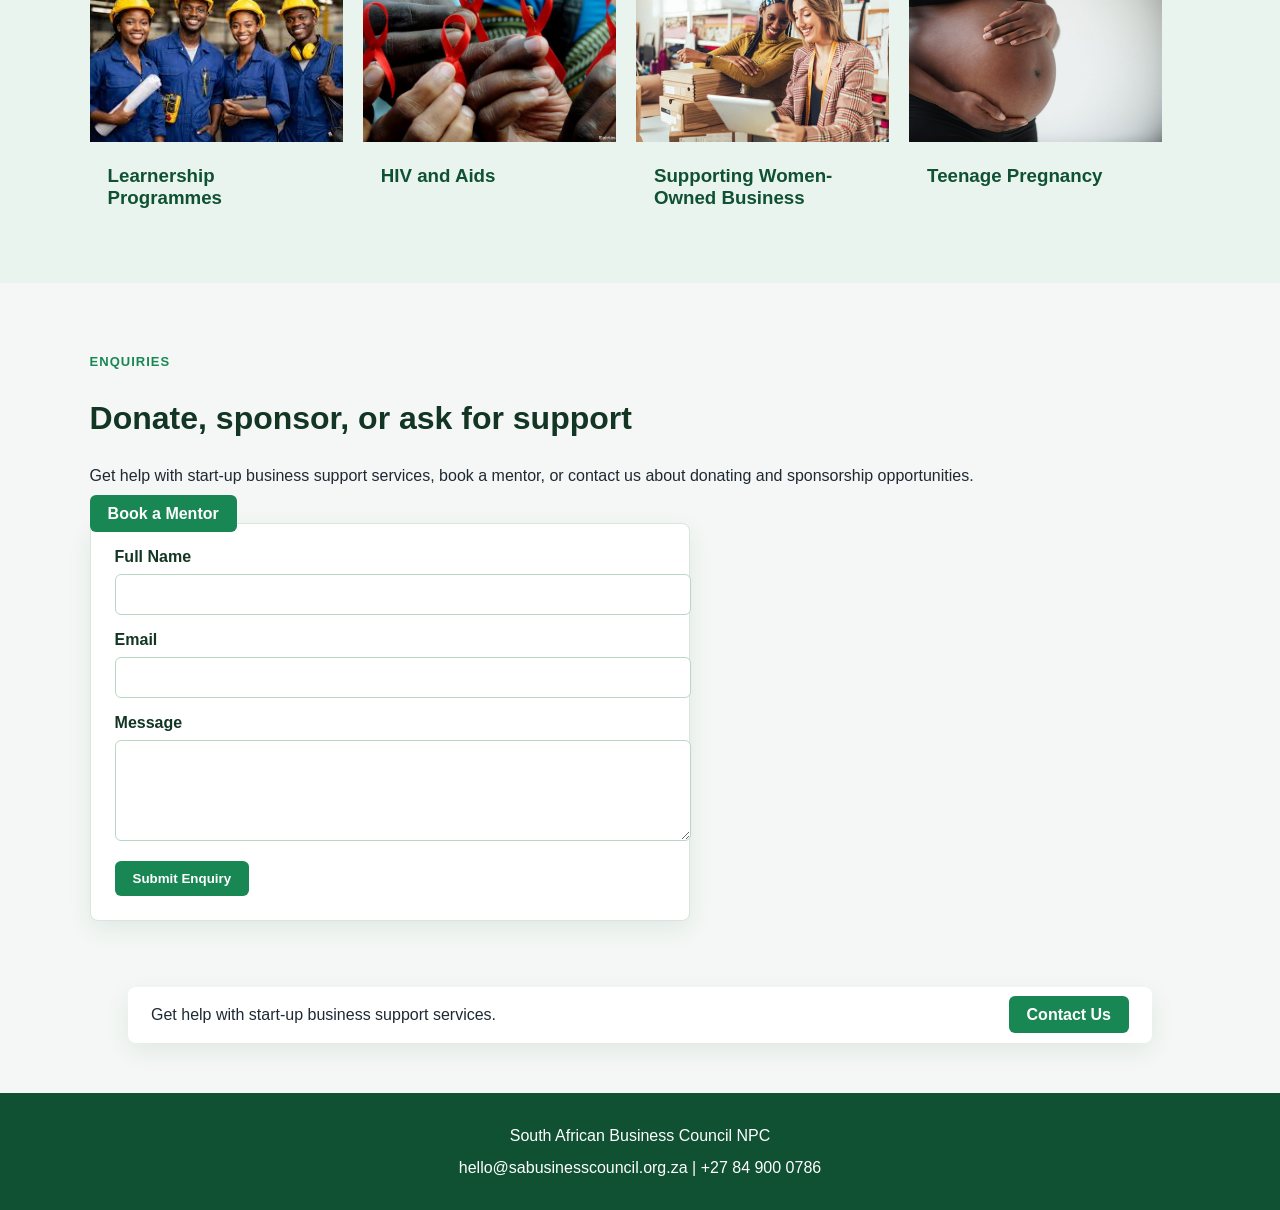
==== commit 6223e91b: "Consolidate website styling" ====
--- a/Index.html
+++ b/Index.html
@@ -8,6 +8,7 @@
   </head>
   <body>
     <header>
+      <!-- Top contact bar -->
       <nav class="top-bar">
         <div class="contact-details">
           <span>Have any questions?</span>
@@ -27,13 +28,14 @@
         </div>
       </nav>
 
+      <!-- Main menu bar -->
       <nav class="main-nav">
         <a class="logo" href="Index.html">
-          <img src="logo.jpg" alt="South African Business Council logo" />
+          <img src="img/logo.jpg" alt="South African Business Council logo" />
         </a>
 
         <ul class="nav-links">
-          <li><a href="Index.html">Home</a></li>
+          <li><a class="active" href="Index.html">Home</a></li>
           <li><a href="about.html">About Us</a></li>
           <li><a href="services.html">Our Services</a></li>
           <li><a href="programmes.html">Programmes</a></li>
@@ -44,6 +46,7 @@
     </header>
 
     <main>
+      <!-- Hero section -->
       <section class="hero-section">
         <div class="hero-content">
           <p class="eyebrow">South African Business Council NPC</p>
@@ -58,11 +61,12 @@
           </div>
         </div>
         <img
-          src="NPO.jpg"
+          src="img/NPO.jpg"
           alt="Smiling children supported by community programmes"
         />
       </section>
 
+      <!-- Welcome section -->
       <section class="intro-section">
         <div>
           <p class="eyebrow">Together we can</p>
@@ -83,6 +87,7 @@
         </div>
       </section>
 
+      <!-- About section -->
       <section id="about" class="content-section">
         <div class="section-heading">
           <p class="eyebrow">About us</p>
@@ -125,6 +130,7 @@
         </div>
       </section>
 
+      <!-- Services section -->
       <section id="services" class="content-section soft-bg">
         <div class="section-heading">
           <p class="eyebrow">Our services</p>
@@ -134,7 +140,7 @@
         <div class="card-grid">
           <article>
             <img
-              src="Training-_-Education-qcrvn1dr20ixpgein60osci3q4qtuby5jlg3bn9yhc.png"
+              src="img/Training-_-Education-qcrvn1dr20ixpgein60osci3q4qtuby5jlg3bn9yhc.png"
               alt="Training and education icon"
             />
             <h3>Training and Education</h3>
@@ -145,7 +151,7 @@
           </article>
           <article>
             <img
-              src="Skills-Development-qcrvn0fwv6hndufvsnm27uqn4qvgmmuf7gsludbcnk.png"
+              src="img/Skills-Development-qcrvn0fwv6hndufvsnm27uqn4qvgmmuf7gsludbcnk.png"
               alt="Skills development icon"
             />
             <h3>Skills Development</h3>
@@ -156,7 +162,7 @@
           </article>
           <article>
             <img
-              src="Start-ups-business-support-qcrvmzi2ocgd28h8y57fncz6jd03exqovc54d3cqts.png"
+              src="img/Start-ups-business-support-qcrvmzi2ocgd28h8y57fncz6jd03exqovc54d3cqts.png"
               alt="Start-up business support icon"
             />
             <h3>Start-up Business Support</h3>
@@ -167,7 +173,7 @@
           </article>
           <article>
             <img
-              src="Brand-and-Design-qcrvn39ffolicobsc6txxc10wwhk9q5m7ur2a7764w.png"
+              src="img/Brand-and-Design-qcrvn39ffolicobsc6txxc10wwhk9q5m7ur2a7764w.png"
               alt="Brand and design icon"
             />
             <h3>Brand and Design</h3>
@@ -178,7 +184,7 @@
           </article>
           <article>
             <img
-              src="Capacity-Building-qcrvn553tco2zw9217n72bjy3o8ap4d2w4218r4dsg.png"
+              src="img/Capacity-Building-qcrvn553tco2zw9217n72bjy3o8ap4d2w4218r4dsg.png"
               alt="Capacity building icon"
             />
             <h3>Capacity Building</h3>
@@ -190,6 +196,7 @@
         </div>
       </section>
 
+      <!-- Packages section -->
       <section class="content-section">
         <div class="section-heading">
           <p class="eyebrow">Packages</p>
@@ -233,6 +240,7 @@
         </div>
       </section>
 
+      <!-- Programmes section -->
       <section id="programmes" class="content-section soft-bg">
         <div class="section-heading">
           <p class="eyebrow">Programmes</p>
@@ -241,20 +249,20 @@
 
         <div class="programme-grid">
           <article>
-            <img src="Learnership.jpg" alt="Learnership programme" />
+            <img src="img/Learnership.jpg" alt="Learnership programme" />
             <h3>Learnership Programmes</h3>
           </article>
           <article>
-            <img src="hiv_aids_history.jpg" alt="HIV and Aids awareness" />
+            <img src="img/hiv_aids_history.jpg" alt="HIV and Aids awareness" />
             <h3>HIV and Aids</h3>
           </article>
           <article>
-            <img src="Women Owned.jpg" alt="Women-owned business support" />
+            <img src="img/Women Owned.jpg" alt="Women-owned business support" />
             <h3>Supporting Women-Owned Business</h3>
           </article>
           <article>
             <img
-              src="Teenage Pregnancy.jpg"
+              src="img/Teenage Pregnancy.jpg"
               alt="Teenage pregnancy awareness"
             />
             <h3>Teenage Pregnancy</h3>
@@ -262,6 +270,7 @@
         </div>
       </section>
 
+      <!-- Enquiries section -->
       <section id="enquiries" class="content-section enquiry-section">
         <div>
           <p class="eyebrow">Enquiries</p>
@@ -287,6 +296,7 @@
         </form>
       </section>
 
+      <!-- Bottom contact table -->
       <table class="support-table">
         <tr>
           <td>Get help with start-up business support services.</td>
@@ -295,6 +305,7 @@
       </table>
     </main>
 
+    <!-- Footer section -->
     <footer>
       <p>South African Business Council NPC</p>
       <p>hello@sabusinesscouncil.org.za | +27 84 900 0786</p>
--- a/css/styles.css
+++ b/css/styles.css
@@ -1,6 +1,3 @@
-/* Main website styling */
-
-/* General page style */
 body {
   margin: 0;
   font-family: Arial, Helvetica, sans-serif;
@@ -16,7 +13,27 @@
   color: inherit;
 }
 
-/* Top contact bar */
+p,
+li {
+  line-height: 1.6;
+}
+
+h1 {
+  color: #123524;
+  font-size: 44px;
+  line-height: 1.2;
+  margin: 0;
+}
+
+h2 {
+  color: #123524;
+  font-size: 32px;
+}
+
+h3 {
+  color: #0f5132;
+}
+
 .top-bar {
   background-color: #0f5132;
   color: white;
@@ -27,12 +44,7 @@
   font-size: 13px;
 }
 
-.contact-details {
-  display: flex;
-  gap: 20px;
-  flex-wrap: wrap;
-}
-
+.contact-details,
 .social-links {
   display: flex;
   gap: 20px;
@@ -50,13 +62,13 @@
   text-decoration: underline;
 }
 
-.small-button {
+.small-button,
+.contact-button {
   border: 1px solid white;
   border-radius: 6px;
   padding: 6px 12px;
 }
 
-/* Main navigation bar */
 .main-nav {
   background-color: white;
   padding: 8px 7%;
@@ -87,75 +99,19 @@
   font-weight: bold;
 }
 
-.nav-links a:hover {
+.nav-links a:hover,
+.nav-links a:focus,
+.nav-links .active {
   color: #198754;
 }
 
-/* Hero section */
-.hero-section {
-  background-color: #eaf4ee;
-  padding: 54px 7%;
-  display: flex;
-  align-items: center;
-  gap: 40px;
-}
-
-.hero-content {
-  width: 45%;
-}
-
-.hero-section img {
-  width: 55%;
-  height: 430px;
-  object-fit: cover;
-  border-radius: 8px;
-  box-shadow: 0 18px 40px rgba(18, 53, 36, 0.18);
-}
-
-.eyebrow {
-  color: #198754;
-  font-size: 13px;
-  font-weight: bold;
-  text-transform: uppercase;
-  letter-spacing: 1px;
-  margin-bottom: 10px;
-}
-
-h1 {
-  margin: 0;
-  color: #123524;
-  font-size: 44px;
-  line-height: 1.2;
-}
-
-h2 {
-  color: #123524;
-}
-
-h3 {
-  color: #0f5132;
-}
-
-p,
-li {
-  line-height: 1.6;
-}
-
-.hero-subtitle {
-  color: #425466;
-  font-size: 18px;
-}
-
-.hero-actions {
-  display: flex;
-  gap: 12px;
-  flex-wrap: wrap;
-  margin-top: 28px;
-}
-
-/* Buttons */
+.nav-links a:focus {
+  outline: 2px solid #198754;
+}
+
 .btn,
-button {
+button,
+.social-buttons a {
   background-color: #198754;
   color: white;
   padding: 10px 18px;
@@ -167,8 +123,21 @@
 }
 
 .btn:hover,
-button:hover {
+button:hover,
+.social-buttons a:hover {
   background-color: #146c43;
+}
+
+.btn:focus,
+button:focus,
+.social-buttons a:focus {
+  outline: 2px solid #198754;
+}
+
+.btn:active,
+button:active,
+.social-buttons a:active {
+  background-color: #0f5132;
 }
 
 .secondary-btn {
@@ -182,34 +151,100 @@
   color: #0f5132;
 }
 
-/* Intro section */
-.intro-section {
+.hero,
+.hero-section {
+  background-color: #eaf4ee;
+  padding: 60px 7%;
+  display: flex;
+  align-items: center;
+  gap: 40px;
+}
+
+.hero-text,
+.hero-content,
+.hero > div {
+  width: 55%;
+}
+
+.hero img,
+.hero-section img {
+  width: 45%;
+  height: 300px;
+  object-fit: cover;
+  border-radius: 8px;
+  box-shadow: 0 18px 40px rgba(18, 53, 36, 0.18);
+}
+
+.hero-card {
   background-color: white;
-  padding: 56px 7%;
-  display: flex;
-  gap: 30px;
-  align-items: center;
-}
-
-.intro-section div {
-  width: 50%;
-}
-
-.highlight-card {
-  background-color: white;
-  border: 1px solid #d9e6dd;
   border-left: 6px solid #198754;
   border-radius: 8px;
-  padding: 24px;
-  box-shadow: 0 8px 24px rgba(15, 81, 50, 0.08);
-}
-
-/* General content sections */
-.content-section {
+  padding: 28px;
+  box-shadow: 0 12px 30px rgba(15, 81, 50, 0.12);
+}
+
+.hero-card,
+.hero-card p {
+  color: #1f2933;
+}
+
+.hero-subtitle,
+.hero p {
+  color: #425466;
+  font-size: 18px;
+}
+
+.hero-actions {
+  display: flex;
+  gap: 12px;
+  flex-wrap: wrap;
+  margin-top: 28px;
+}
+
+.eyebrow {
+  color: #198754;
+  font-size: 13px;
+  font-weight: bold;
+  text-transform: uppercase;
+  letter-spacing: 1px;
+  margin-bottom: 10px;
+}
+
+.intro-section,
+.content-section,
+.about-section,
+.services-section,
+.packages-section,
+.programmes-section,
+.form-section,
+.contact-section,
+.map-section,
+.social-section {
   padding: 56px 7%;
 }
 
-.soft-bg {
+.intro-section,
+.form-section,
+.contact-section {
+  display: flex;
+  gap: 30px;
+  align-items: flex-start;
+}
+
+.intro-section,
+.about-section,
+.services-section,
+.form-section,
+.map-section,
+.social-section {
+  background-color: white;
+}
+
+.soft-bg,
+.packages-section,
+.programmes-section,
+.contact-section,
+.mission-vision {
   background-color: #eaf4ee;
 }
 
@@ -218,202 +253,321 @@
   margin-bottom: 28px;
 }
 
-.section-heading h2 {
-  font-size: 30px;
-}
-
-/* About section on the homepage */
-.two-column {
-  display: flex;
-  gap: 30px;
-}
-
-.two-column > div {
-  width: 50%;
-}
-
-.info-grid {
-  display: flex;
-  gap: 18px;
-}
-
-.info-grid article {
-  width: 50%;
+.highlight-card,
+.value-card,
+.mission-card,
+.info-card,
+.service-card,
+.package-card,
+.programme-card,
+.contact-form,
+.enquiry-form,
+.support-table {
   background-color: white;
   border: 1px solid #d9e6dd;
   border-radius: 8px;
+  box-shadow: 0 8px 24px rgba(15, 81, 50, 0.08);
+}
+
+.highlight-card {
+  border-left: 6px solid #198754;
+  padding: 24px;
+}
+
+.highlight-card,
+.intro-section div,
+.two-column > div,
+.about-text,
+.value-list,
+.form-intro,
+.enquiry-form,
+.contact-form,
+.info-cards {
+  width: 50%;
+}
+
+.two-column,
+.about-grid,
+.mission-vision,
+.info-grid {
+  display: flex;
+  gap: 24px;
+}
+
+.value-card,
+.mission-card,
+.info-grid article {
   padding: 22px;
-  box-shadow: 0 8px 24px rgba(15, 81, 50, 0.08);
-}
-
-/* Services cards */
-.card-grid {
-  display: flex;
-  gap: 18px;
+}
+
+.info-grid article {
+  width: 50%;
+}
+
+.value-card {
+  margin-bottom: 14px;
+}
+
+.mission-card {
+  width: 50%;
+}
+
+/* Service and package cards */
+.card-grid,
+.service-cards,
+.package-grid,
+.package-cards,
+.programme-grid,
+.programme-cards,
+.info-cards,
+.footer-columns {
+  display: flex;
+  gap: 20px;
   flex-wrap: wrap;
 }
 
-.card-grid article {
+.card-grid article,
+.service-card {
   width: 18%;
   min-width: 180px;
-  background-color: white;
-  border: 1px solid #d9e6dd;
-  border-radius: 8px;
   padding: 22px;
-  box-shadow: 0 8px 24px rgba(15, 81, 50, 0.08);
-}
-
-.card-grid img {
-  width: 50px;
-  height: 50px;
+}
+
+.package-grid article,
+.package-card {
+  width: 23%;
+  min-width: 230px;
+  padding: 24px;
+}
+
+.programme-grid article,
+.programme-card {
+  width: 23%;
+  min-width: 230px;
+  overflow: hidden;
+}
+
+.programme-card h3,
+.programme-card p,
+.programme-grid h3 {
+  padding-left: 18px;
+  padding-right: 18px;
+}
+
+.card-grid img,
+.service-card img {
+  width: 55px;
+  height: 55px;
   object-fit: contain;
 }
 
-/* Package cards */
-.package-grid {
-  display: flex;
-  gap: 20px;
-}
-
-.package-grid article {
-  width: 33.3%;
-  background-color: white;
-  border: 1px solid #d9e6dd;
-  border-radius: 8px;
+.programme-grid img,
+.programme-card img {
+  width: 100%;
+  height: 170px;
+  object-fit: cover;
+}
+
+.package-grid ul,
+.package-card ul,
+footer ul {
+  padding-left: 20px;
+}
+
+/* Forms */
+.enquiry-form,
+.contact-form {
   padding: 24px;
-  box-shadow: 0 8px 24px rgba(15, 81, 50, 0.08);
-}
-
-.package-grid ul {
-  padding-left: 20px;
-}
-
-/* Programme cards */
-.programme-grid {
-  display: flex;
-  gap: 20px;
-}
-
-.programme-grid article {
-  width: 25%;
-  background-color: white;
-  border: 1px solid #d9e6dd;
-  border-radius: 8px;
-  overflow: hidden;
-  box-shadow: 0 8px 24px rgba(15, 81, 50, 0.08);
-}
-
-.programme-grid img {
-  width: 100%;
-  height: 165px;
-  object-fit: cover;
-}
-
-.programme-grid h3 {
-  padding: 16px;
-}
-
-/* Enquiry section */
-.enquiry-section {
-  background-color: white;
-  display: flex;
-  gap: 36px;
-}
-
-.enquiry-section > div,
-.enquiry-form {
-  width: 50%;
-}
-
-.enquiry-form {
-  background-color: #f8fbf9;
-  border: 1px solid #d9e6dd;
-  border-radius: 8px;
-  padding: 24px;
-  box-shadow: 0 8px 24px rgba(15, 81, 50, 0.08);
-}
-
-.enquiry-form label {
+}
+
+.enquiry-form label,
+.contact-form label {
   color: #123524;
   font-weight: bold;
 }
 
 .enquiry-form input,
-.enquiry-form textarea {
+.enquiry-form textarea,
+.contact-form input,
+.contact-form textarea {
   width: 100%;
   padding: 12px;
-  margin: 8px 0 14px;
+  margin: 8px 0 16px;
   border: 1px solid #b8d8c4;
   border-radius: 6px;
   font-family: Arial, Helvetica, sans-serif;
 }
 
-/* Bottom support table */
+.enquiry-form input:focus,
+.enquiry-form textarea:focus,
+.contact-form input:focus,
+.contact-form textarea:focus {
+  outline: 2px solid #198754;
+}
+
+/* Contact page */
+.social-section {
+  text-align: center;
+}
+
+.social-buttons {
+  display: flex;
+  justify-content: center;
+  gap: 16px;
+  flex-wrap: wrap;
+}
+
+.info-card {
+  width: 45%;
+  min-width: 220px;
+  padding: 20px;
+}
+
+.info-card h2 {
+  color: #0f5132;
+  font-size: 20px;
+}
+
+.map-section iframe {
+  width: 100%;
+  height: 320px;
+  border: 0;
+  border-radius: 8px;
+  box-shadow: 0 8px 24px rgba(15, 81, 50, 0.08);
+}
+
+/* Bottom table on homepage */
 .support-table {
   width: 80%;
   max-width: 1050px;
   margin: 10px auto 50px;
   border-collapse: collapse;
-  background-color: white;
-  border-radius: 8px;
   overflow: hidden;
-  box-shadow: 0 8px 24px rgba(15, 81, 50, 0.12);
 }
 
 .support-table td {
   padding: 18px 22px;
-  border-bottom: 1px solid #d9e6dd;
 }
 
 .support-table td:last-child {
   text-align: right;
+}
+
+/* Call to action section */
+.cta {
+  width: 82%;
+  max-width: 1050px;
+  margin: 48px auto;
+  padding: 24px;
+  background-color: white;
+  border-left: 6px solid #198754;
+  border-radius: 8px;
+  display: flex;
+  justify-content: space-between;
+  align-items: center;
+  box-shadow: 0 8px 24px rgba(15, 81, 50, 0.12);
+}
+
+.cta p {
+  color: #123524;
+  font-weight: bold;
 }
 
 /* Footer */
 footer {
   background-color: #0f5132;
   color: white;
+  padding: 24px 7%;
   text-align: center;
-  padding: 24px 7%;
+}
+
+footer h3 {
+  color: white;
+}
+
+footer a {
+  color: #d8f3dc;
 }
 
 footer p {
   margin: 6px;
+}
+
+.footer-columns {
+  text-align: left;
+}
+
+.footer-columns section {
+  width: 23%;
+  min-width: 200px;
+}
+
+.copyright {
+  border-top: 1px solid rgba(255, 255, 255, 0.3);
+  margin-top: 24px;
+  padding-top: 18px;
+  text-align: center;
 }
 
 /* Responsive design for smaller screens */
 @media (max-width: 800px) {
   .top-bar,
   .main-nav,
+  .hero,
   .hero-section,
   .intro-section,
   .two-column,
+  .about-grid,
+  .mission-vision,
   .info-grid,
-  .package-grid,
-  .programme-grid,
-  .enquiry-section {
+  .form-section,
+  .contact-section,
+  .cta {
     flex-direction: column;
     align-items: flex-start;
   }
 
+  .hero-text,
   .hero-content,
+  .hero > div,
+  .hero img,
   .hero-section img,
   .intro-section div,
   .two-column > div,
+  .about-text,
+  .value-list,
+  .mission-card,
   .info-grid article,
   .card-grid article,
+  .service-card,
   .package-grid article,
+  .package-card,
   .programme-grid article,
-  .enquiry-section > div,
-  .enquiry-form {
+  .programme-card,
+  .form-intro,
+  .enquiry-form,
+  .contact-form,
+  .info-cards,
+  .info-card,
+  .footer-columns section {
     width: 100%;
   }
 
   .top-bar,
   .main-nav,
+  .hero,
   .hero-section,
   .intro-section,
-  .content-section {
+  .content-section,
+  .about-section,
+  .services-section,
+  .packages-section,
+  .programmes-section,
+  .form-section,
+  .contact-section,
+  .map-section,
+  .social-section,
+  footer {
     padding-left: 20px;
     padding-right: 20px;
   }
@@ -422,11 +576,13 @@
     font-size: 34px;
   }
 
+  .hero img,
   .hero-section img {
-    height: 310px;
-  }
-
-  .support-table {
+    height: 220px;
+  }
+
+  .support-table,
+  .cta {
     width: 90%;
   }
 
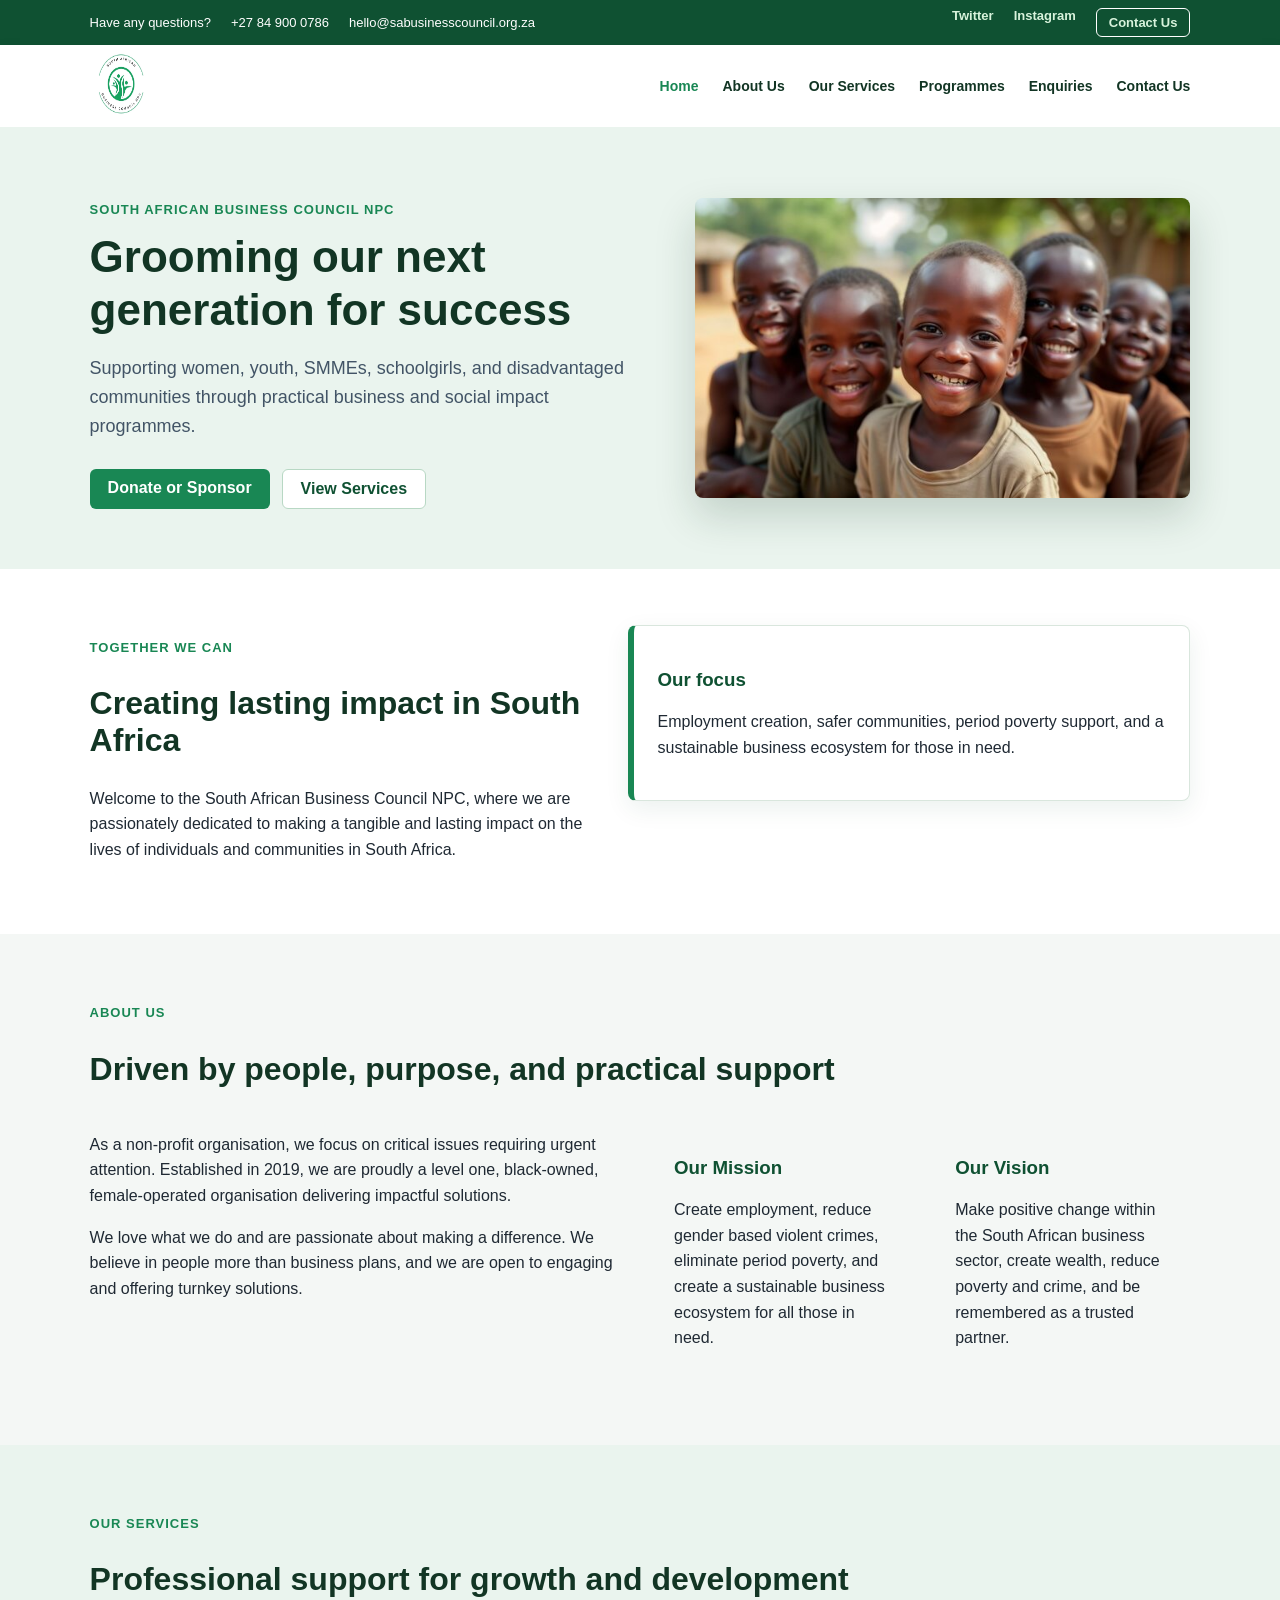
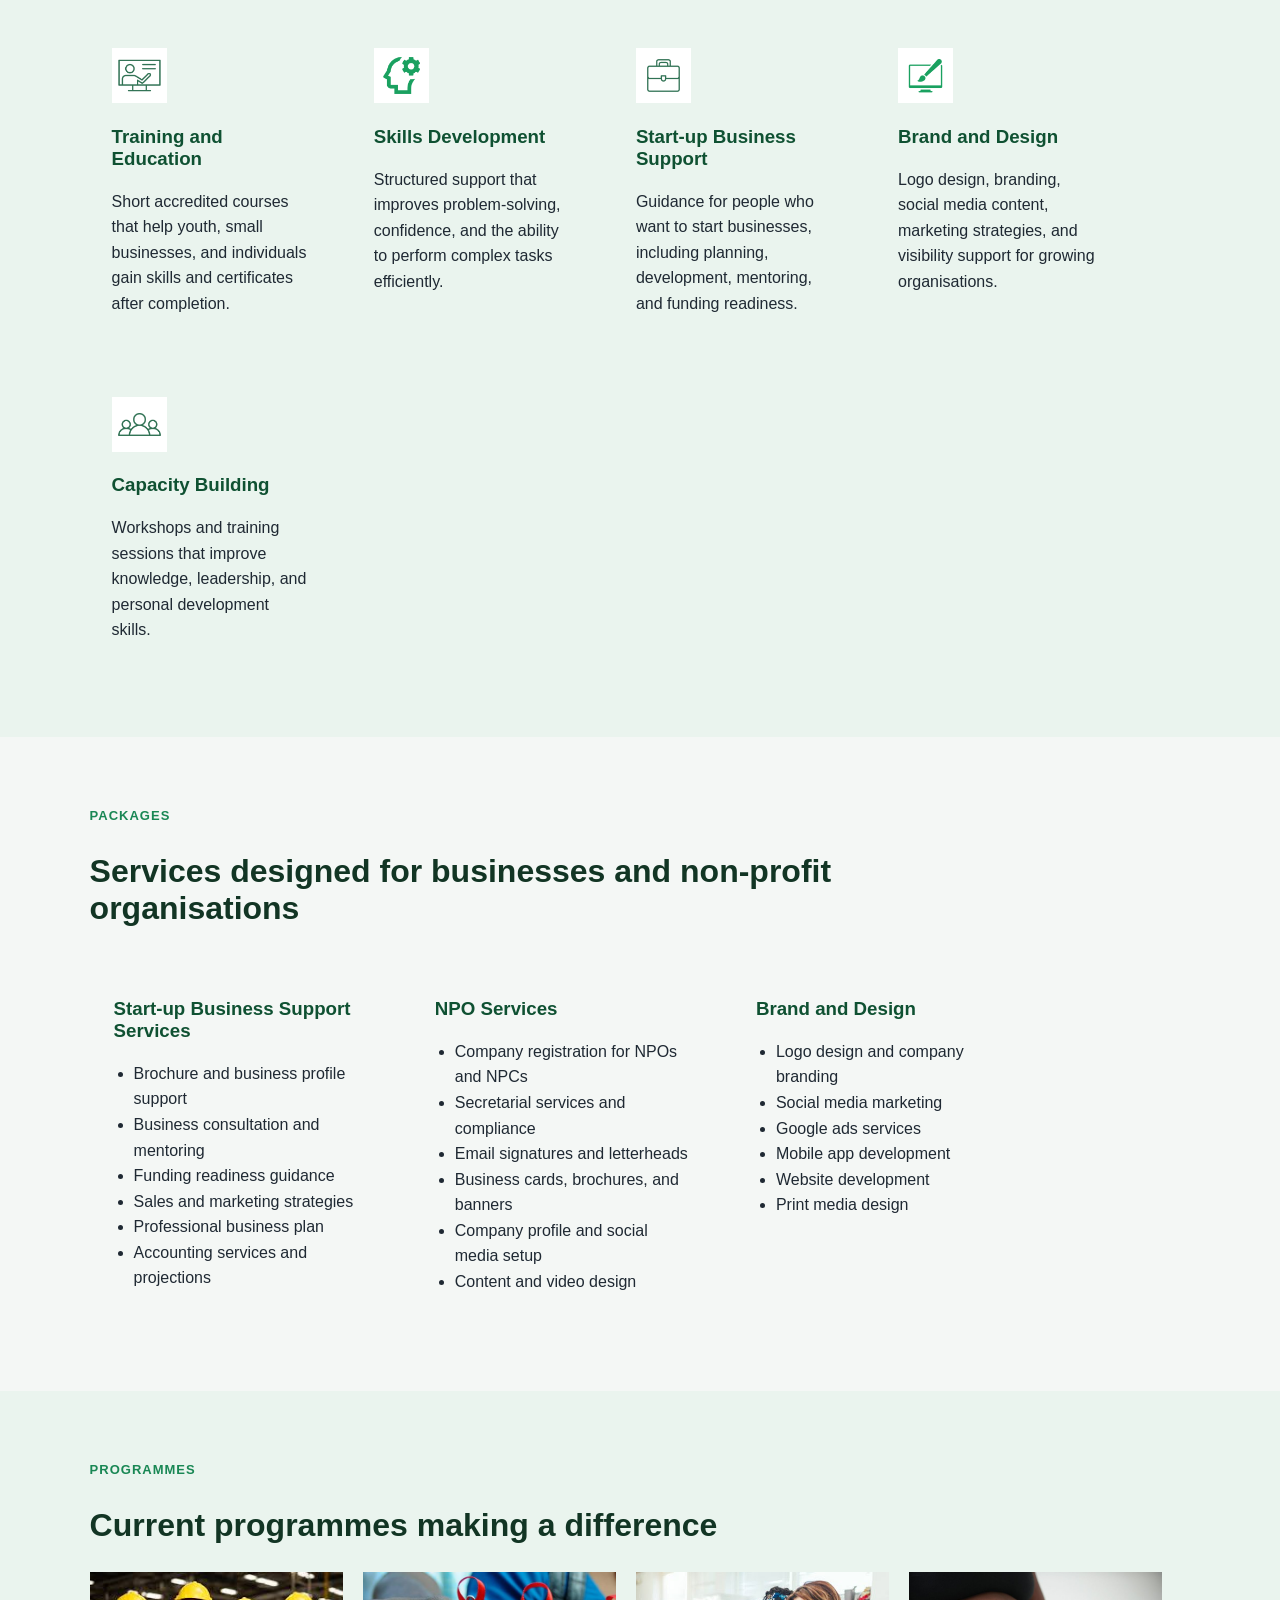
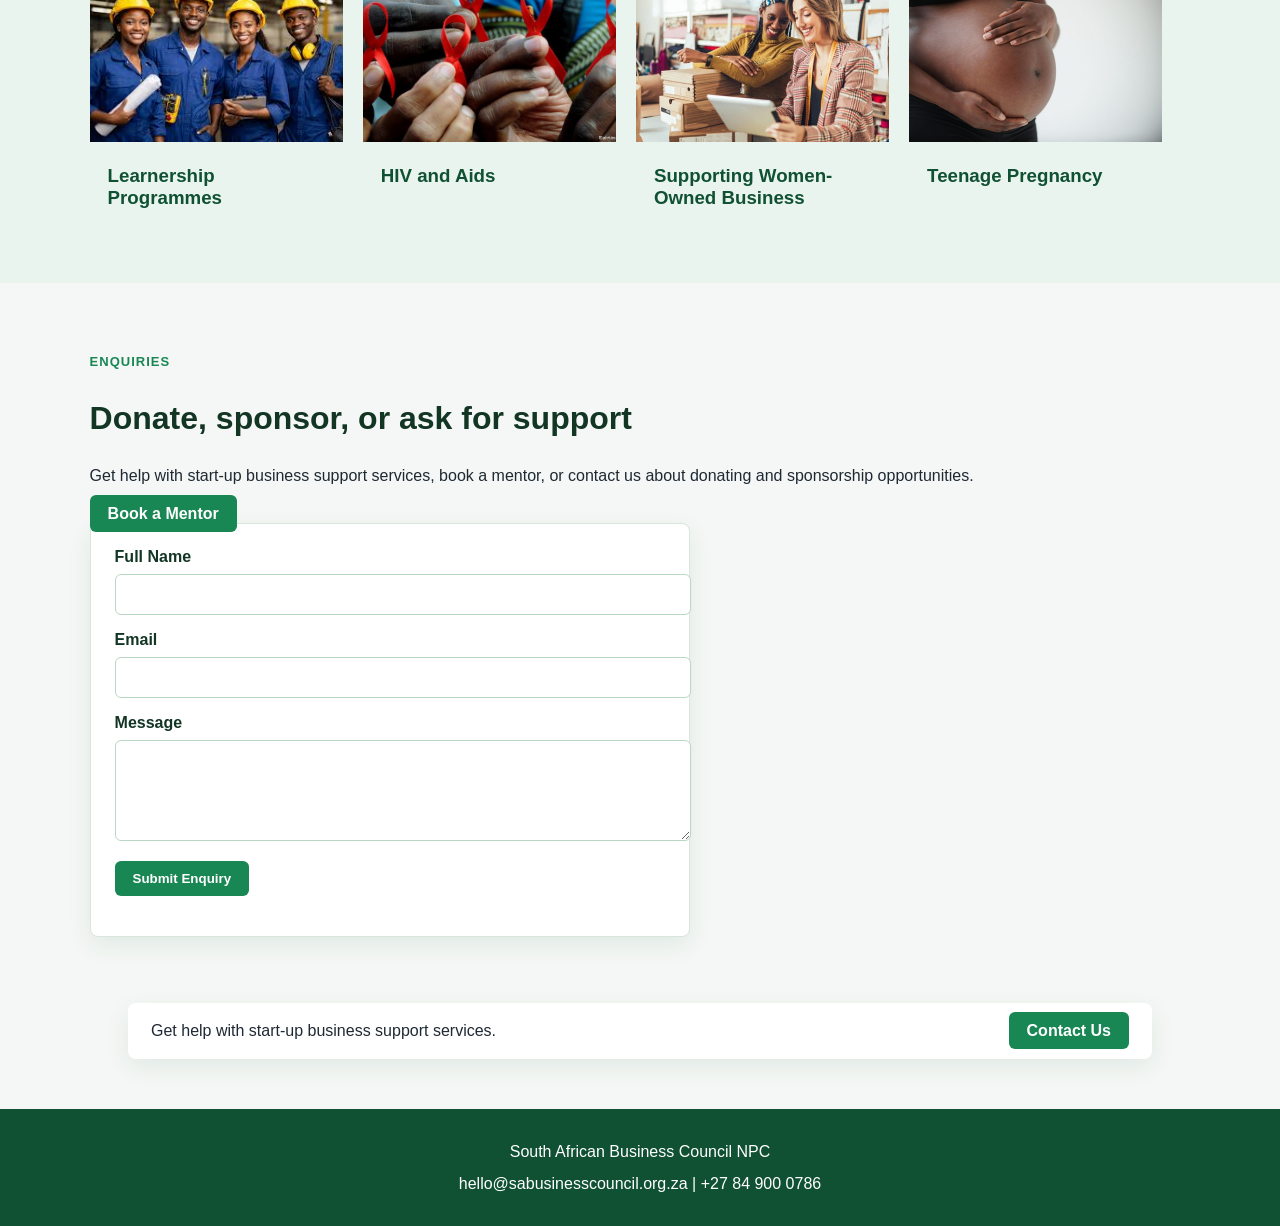
==== commit e21c3fd2: "Implement JavaScript form validation, accordion, and lightbox features; enhance SEO with meta descri" ====
--- a/Index.html
+++ b/Index.html
@@ -3,6 +3,10 @@
   <head>
     <meta charset="UTF-8" />
     <meta name="viewport" content="width=device-width, initial-scale=1.0" />
+    <meta
+      name="description"
+      content="South African Business Council NPC supports women, youth, SMMEs, learners, and disadvantaged communities through business and social impact programmes."
+    />
     <title>South African Business Council NPC</title>
     <link rel="stylesheet" href="css/styles.css" />
   </head>
@@ -293,6 +297,7 @@
           <textarea id="message" name="message" rows="5"></textarea>
 
           <button type="submit">Submit Enquiry</button>
+          <p class="form-feedback"></p>
         </form>
       </section>
 
@@ -310,5 +315,6 @@
       <p>South African Business Council NPC</p>
       <p>hello@sabusinesscouncil.org.za | +27 84 900 0786</p>
     </footer>
+    <script src="js/myJava.js"></script>
   </body>
 </html>
--- a/css/styles.css
+++ b/css/styles.css
@@ -403,6 +403,73 @@
 .contact-form input:focus,
 .contact-form textarea:focus {
   outline: 2px solid #198754;
+}
+
+.form-feedback {
+  margin-top: 12px;
+  font-weight: bold;
+}
+
+.error-message {
+  color: #b42318;
+}
+
+.success-message {
+  color: #0f5132;
+}
+
+/* Beginner-friendly accordion */
+.accordion-button {
+  width: 100%;
+  background-color: #198754;
+  color: white;
+  text-align: left;
+  margin-bottom: 10px;
+}
+
+.accordion-content {
+  display: none;
+}
+
+.accordion-content.show {
+  display: block;
+}
+
+/* Programme lightbox */
+.lightbox-image {
+  cursor: pointer;
+}
+
+.lightbox {
+  display: none;
+  position: fixed;
+  inset: 0;
+  background-color: rgba(18, 53, 36, 0.85);
+  z-index: 10;
+  align-items: center;
+  justify-content: center;
+  padding: 20px;
+}
+
+.lightbox.show {
+  display: flex;
+}
+
+.lightbox img {
+  max-width: 90%;
+  max-height: 80vh;
+  border-radius: 8px;
+}
+
+.lightbox button {
+  position: absolute;
+  top: 20px;
+  right: 20px;
+}
+
+.back-to-top {
+  display: block;
+  margin: 24px auto 0;
 }
 
 /* Contact page */
